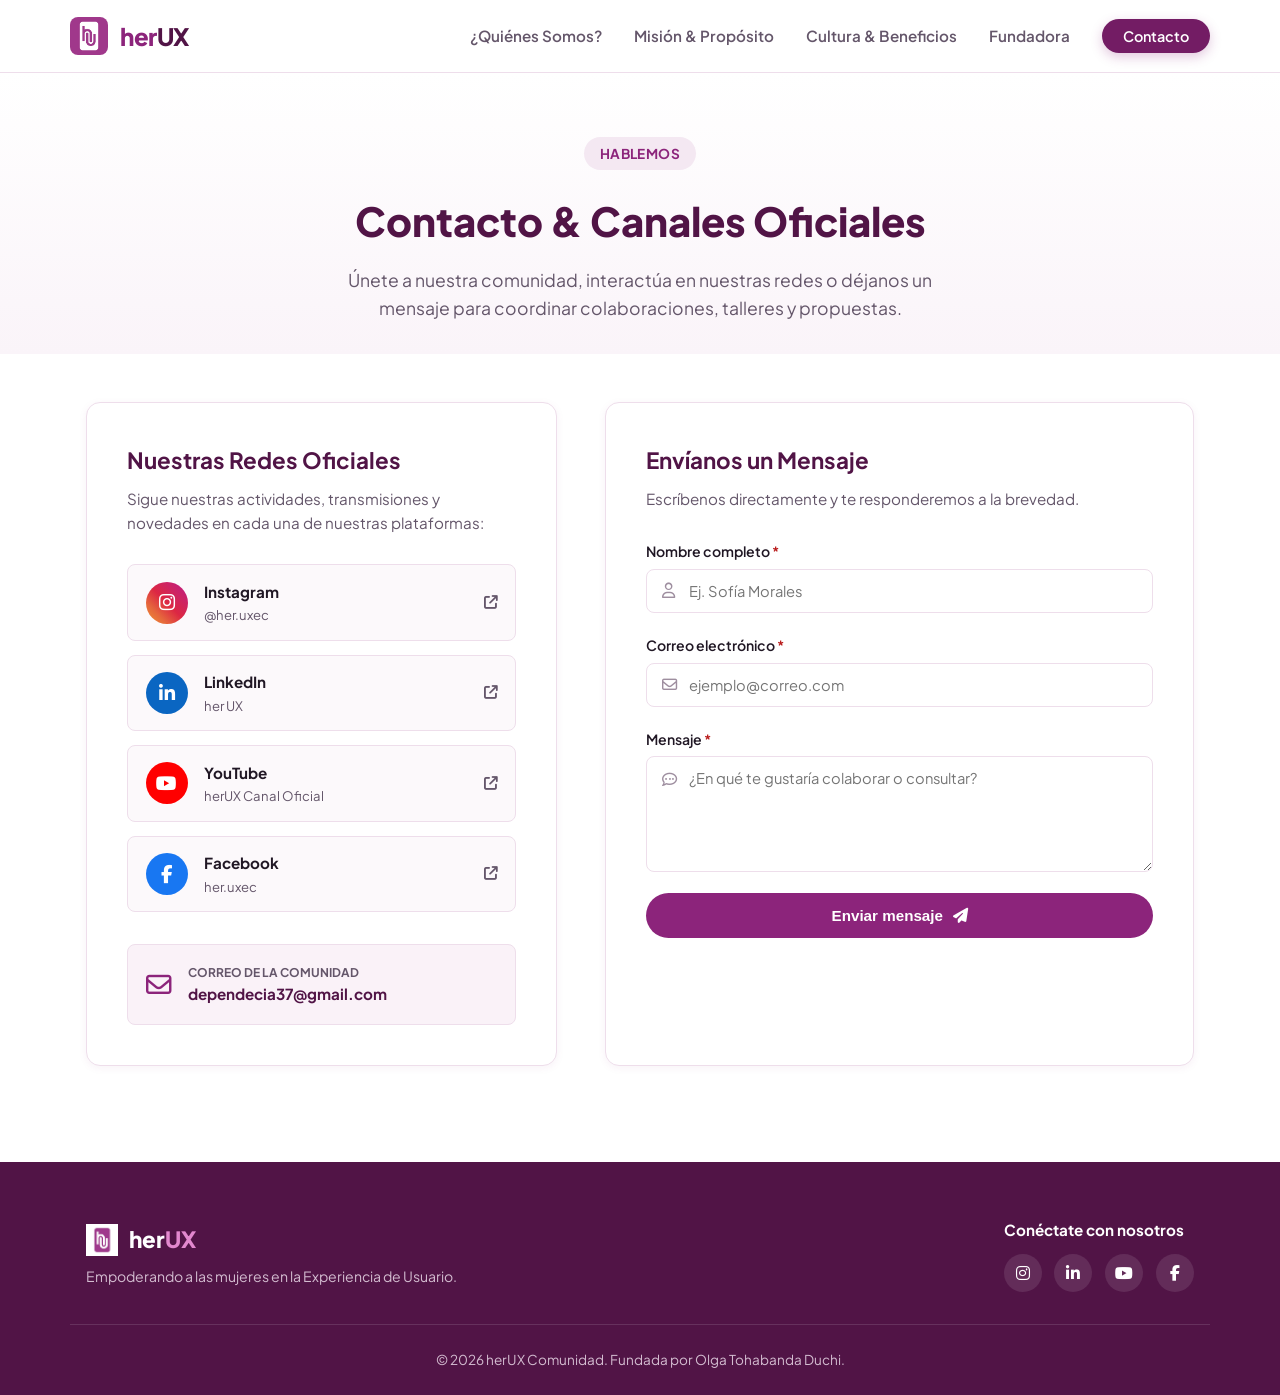
==== contacto.html @ 27a87f46 "Rediseño principal Correcciones de imagen y base general" ====
<!DOCTYPE html>
<html lang="es">
<head>
  <meta charset="UTF-8" />
  <meta name="viewport" content="width=device-width, initial-scale=1.0" />
  <title>Contacto & Redes Sociales - herUX</title>
  <meta name="description" content="Ponte en contacto con la comunidad herUX o síguenos en nuestras redes sociales oficiales." />

  <!-- Tipografía: Plus Jakarta Sans -->
  <link rel="preconnect" href="https://fonts.googleapis.com" />
  <link rel="preconnect" href="https://fonts.gstatic.com" crossorigin />
  <link href="https://fonts.googleapis.com/css2?family=Plus+Jakarta+Sans:wght@300;400;500;600;700;800&display=swap" rel="stylesheet" />

  <!-- Iconos FontAwesome -->
  <link rel="stylesheet" href="https://cdnjs.cloudflare.com/ajax/libs/font-awesome/6.5.1/css/all.min.css" />

  <!-- Mismo archivo CSS compartido -->
  <link rel="stylesheet" href="css/styles.css" />
</head>
<body>

  <!-- Navegación -->
  <header class="navbar" id="navbar">
    <div class="nav-container">
      <a href="index.html" class="nav-logo" aria-label="herUX Inicio">
        <img src="img/logo-herux.png" alt="Logo herUX" class="logo-img" />
        <span class="logo-text">her<span>UX</span></span>
      </a>

      <button class="nav-toggle" id="nav-toggle" aria-label="Abrir menú" aria-expanded="false">
        <span></span>
        <span></span>
        <span></span>
      </button>

      <nav class="nav-menu" id="nav-menu">
        <ul class="nav-list">
          <li><a href="index.html#quienes-somos" class="nav-link">¿Quiénes Somos?</a></li>
          <li><a href="index.html#pilares" class="nav-link">Misión & Propósito</a></li>
          <li><a href="index.html#cultura" class="nav-link">Cultura & Beneficios</a></li>
          <li><a href="index.html#fundadora" class="nav-link">Fundadora</a></li>
          <li><a href="contacto.html" class="nav-btn-link active-btn">Contacto</a></li>
        </ul>
      </nav>
    </div>
  </header>

  <main>
    <!-- CABECERA DE CONTACTO -->
    <section class="contact-hero">
      <div class="container text-center">
        <span class="badge-pill">Hablemos</span>
        <h1 class="page-title">Contacto & Canales Oficiales</h1>
        <p class="page-subtitle">
          Únete a nuestra comunidad, interactúa en nuestras redes o déjanos un mensaje para coordinar colaboraciones, talleres y propuestas.
        </p>
      </div>
    </section>

    <!-- SECCIÓN PRINCIPAL: REDES Y FORMULARIO -->
    <section class="section section-contact-body">
      <div class="container">
        <div class="contact-grid">
          
          <!-- COLUMNA IZQUIERDA: ENLACES DIRECTOS A RRSS -->
          <div class="contact-info-card">
            <h3>Nuestras Redes Oficiales</h3>
            <p>Sigue nuestras actividades, transmisiones y novedades en cada una de nuestras plataformas:</p>

            <div class="social-links-list">
              <!-- Instagram -->
              <a href="https://instagram.com/her.uxec" target="_blank" rel="noopener noreferrer" class="social-item">
                <div class="social-icon instagram"><i class="fa-brands fa-instagram"></i></div>
                <div class="social-text">
                  <strong>Instagram</strong>
                  <span>@her.uxec</span>
                </div>
                <i class="fa-solid fa-arrow-up-right-from-square arrow-link"></i>
              </a>

              <!-- LinkedIn -->
              <a href="https://www.linkedin.com/company/her-ux/mycompany/" target="_blank" rel="noopener noreferrer" class="social-item">
                <div class="social-icon linkedin"><i class="fa-brands fa-linkedin-in"></i></div>
                <div class="social-text">
                  <strong>LinkedIn</strong>
                  <span>her UX</span>
                </div>
                <i class="fa-solid fa-arrow-up-right-from-square arrow-link"></i>
              </a>

              <!-- YouTube -->
              <a href="https://www.youtube.com/channel/UCL-WU2sxF2A1HmQ7NM1l0gA" target="_blank" rel="noopener noreferrer" class="social-item">
                <div class="social-icon youtube"><i class="fa-brands fa-youtube"></i></div>
                <div class="social-text">
                  <strong>YouTube</strong>
                  <span>herUX Canal Oficial</span>
                </div>
                <i class="fa-solid fa-arrow-up-right-from-square arrow-link"></i>
              </a>

              <!-- Facebook -->
              <a href="https://www.facebook.com/her.uxec" target="_blank" rel="noopener noreferrer" class="social-item">
                <div class="social-icon facebook"><i class="fa-brands fa-facebook-f"></i></div>
                <div class="social-text">
                  <strong>Facebook</strong>
                  <span>her.uxec</span>
                </div>
                <i class="fa-solid fa-arrow-up-right-from-square arrow-link"></i>
              </a>
            </div>

            <div class="direct-email-box">
              <i class="fa-regular fa-envelope"></i>
              <div>
                <small>Correo de la comunidad</small>
                <p>dependecia37@gmail.com</p>
              </div>
            </div>
          </div>

          <!-- COLUMNA DERECHA: FORMULARIO FORMSUBMIT -->
          <div class="contact-form-card">
            <h3>Envíanos un Mensaje</h3>
            <p>Escríbenos directamente y te responderemos a la brevedad.</p>

            <!-- Contenedor reactivo de feedback -->
            <div id="form-feedback" class="form-feedback" role="alert"></div>

            <form id="contact-form" novalidate>
              <div class="form-group">
                <label for="nombre">Nombre completo <span class="required">*</span></label>
                <div class="input-with-icon">
                  <i class="fa-regular fa-user"></i>
                  <input type="text" id="nombre" name="nombre" placeholder="Ej. Sofía Morales" required />
                </div>
              </div>

              <div class="form-group">
                <label for="correo">Correo electrónico <span class="required">*</span></label>
                <div class="input-with-icon">
                  <i class="fa-regular fa-envelope"></i>
                  <input type="email" id="correo" name="correo" placeholder="ejemplo@correo.com" required />
                </div>
              </div>

              <div class="form-group">
                <label for="mensaje">Mensaje <span class="required">*</span></label>
                <div class="input-with-icon textarea-icon">
                  <i class="fa-regular fa-comment-dots"></i>
                  <textarea id="mensaje" name="mensaje" rows="5" placeholder="¿En qué te gustaría colaborar o consultar?" required></textarea>
                </div>
              </div>

              <button type="submit" id="btn-submit" class="btn btn-primary btn-full">
                <span>Enviar mensaje</span>
                <i class="fa-solid fa-paper-plane"></i>
              </button>
            </form>
          </div>

        </div>
      </div>
    </section>
  </main>

  <!-- Footer con Redes Sociales Oficiales -->
  <footer class="footer">
    <div class="container footer-content">
      <div class="footer-brand">
        <div class="footer-logo">
          <img src="img/logo-herux-white.png" alt="herUX" class="footer-logo-img" onerror="this.src='img/logo-herux.png'" />
          <span class="logo-text-footer">her<span>UX</span></span>
        </div>
        <p>Empoderando a las mujeres en la Experiencia de Usuario.</p>
      </div>

      <div class="footer-social">
        <h4>Conéctate con nosotros</h4>
        <div class="social-icons-footer">
          <a href="https://instagram.com/her.uxec" target="_blank" rel="noopener noreferrer" aria-label="Instagram">
            <i class="fa-brands fa-instagram"></i>
          </a>
          <a href="https://www.linkedin.com/company/her-ux/mycompany/" target="_blank" rel="noopener noreferrer" aria-label="LinkedIn">
            <i class="fa-brands fa-linkedin-in"></i>
          </a>
          <a href="https://www.youtube.com/channel/UCL-WU2sxF2A1HmQ7NM1l0gA" target="_blank" rel="noopener noreferrer" aria-label="YouTube">
            <i class="fa-brands fa-youtube"></i>
          </a>
          <a href="https://www.facebook.com/her.uxec" target="_blank" rel="noopener noreferrer" aria-label="Facebook">
            <i class="fa-brands fa-facebook-f"></i>
          </a>
        </div>
      </div>
    </div>
    <div class="footer-bottom text-center">
      <p>&copy; 2026 herUX Comunidad. Fundada por Olga Tohabanda Duchi.</p>
    </div>
  </footer>

  <script src="js/main.js"></script>
</body>
</html>
---- css/styles.css ----
/* ==========================================================================
   herUX - Hoja de Estilos Compartida (Mobile-First & Responsiva)
   Identidad cromática: Púrpura #8C247B / Fondos suaves #FCF9FB
   ========================================================================== */

:root {
  --color-primary: #8C247B;
  --color-primary-hover: #731C64;
  --color-primary-dark: #511446;
  --color-primary-light: #F4E8F2;
  --color-primary-tint: #FAF2F8;
  --color-text-main: #201724;
  --color-text-muted: #64566A;
  --color-bg-page: #FFFFFF;
  --color-bg-alt: #FCF9FB;
  --color-border: #EEDEEB;
  --color-card-bg: #FFFFFF;
  --color-success: #15803d;
  --color-success-bg: #dcfce7;
  --color-error: #b91c1c;
  --color-error-bg: #fee2e2;
  --color-info: #0369a1;
  --color-info-bg: #e0f2fe;

  --font-family: 'Plus Jakarta Sans', system-ui, -apple-system, sans-serif;
  --transition: all 0.25s cubic-bezier(0.16, 1, 0.3, 1);
  --shadow-sm: 0 2px 8px rgba(140, 36, 123, 0.06);
  --shadow-md: 0 8px 24px rgba(140, 36, 123, 0.08);
  --shadow-lg: 0 16px 36px rgba(140, 36, 123, 0.12);
  --radius-sm: 8px;
  --radius-md: 14px;
  --radius-lg: 20px;
  --radius-full: 9999px;
}

* {
  box-sizing: border-box;
  margin: 0;
  padding: 0;
}

html {
  scroll-behavior: smooth;
  font-size: 16px;
}

body {
  font-family: var(--font-family);
  background-color: var(--color-bg-page);
  color: var(--color-text-main);
  line-height: 1.6;
  -webkit-font-smoothing: antialiased;
}

.container {
  width: 90%;
  max-width: 1140px;
  margin: 0 auto;
  padding: 0 1rem;
}

a {
  text-decoration: none;
  color: inherit;
  transition: var(--transition);
}

ul {
  list-style: none;
}

.text-center {
  text-align: center;
}

/* Botones */
.btn {
  display: inline-flex;
  align-items: center;
  justify-content: center;
  gap: 0.6rem;
  padding: 0.75rem 1.6rem;
  font-weight: 600;
  font-size: 0.95rem;
  border-radius: var(--radius-full);
  cursor: pointer;
  border: 2px solid transparent;
  transition: var(--transition);
}

.btn-primary {
  background-color: var(--color-primary);
  color: #FFFFFF;
}

.btn-primary:hover {
  background-color: var(--color-primary-hover);
  transform: translateY(-2px);
  box-shadow: 0 6px 18px rgba(140, 36, 123, 0.25);
}

.btn-secondary {
  background-color: transparent;
  border-color: var(--color-border);
  color: var(--color-primary);
}

.btn-secondary:hover {
  border-color: var(--color-primary);
  background-color: var(--color-primary-tint);
}

.btn-large {
  padding: 0.9rem 2rem;
  font-size: 1.05rem;
}

.btn-full {
  width: 100%;
}

.badge-pill {
  display: inline-block;
  background-color: var(--color-primary-light);
  color: var(--color-primary);
  padding: 0.35rem 1rem;
  font-size: 0.85rem;
  font-weight: 700;
  letter-spacing: 0.03em;
  border-radius: var(--radius-full);
  margin-bottom: 1.2rem;
  text-transform: uppercase;
}

/* Navbar */
.navbar {
  position: sticky;
  top: 0;
  z-index: 1000;
  background-color: rgba(255, 255, 255, 0.95);
  backdrop-filter: blur(10px);
  border-bottom: 1px solid var(--color-border);
  transition: var(--transition);
}

.nav-container {
  display: flex;
  justify-content: space-between;
  align-items: center;
  height: 72px;
  width: 90%;
  max-width: 1140px;
  margin: 0 auto;
}

.nav-logo {
  display: flex;
  align-items: center;
  gap: 0.75rem;
}

.logo-img {
  width: 38px;
  height: 38px;
  object-fit: contain;
  border-radius: 8px;
}

.logo-text {
  font-size: 1.5rem;
  font-weight: 800;
  color: var(--color-primary);
  letter-spacing: -0.02em;
}

.logo-text span {
  color: var(--color-primary-dark);
}

.nav-menu {
  display: flex;
  align-items: center;
}

.nav-list {
  display: flex;
  gap: 2rem;
  align-items: center;
}

.nav-link {
  font-size: 0.95rem;
  font-weight: 600;
  color: var(--color-text-muted);
}

.nav-link:hover {
  color: var(--color-primary);
}

.nav-btn-link {
  background-color: var(--color-primary);
  color: #FFF !important;
  padding: 0.5rem 1.3rem;
  border-radius: var(--radius-full);
  font-size: 0.9rem;
  font-weight: 600;
}

.nav-btn-link:hover, .nav-btn-link.active-btn {
  background-color: var(--color-primary-hover);
  box-shadow: 0 4px 12px rgba(140, 36, 123, 0.25);
}

.nav-toggle {
  display: none;
  background: transparent;
  border: none;
  cursor: pointer;
  flex-direction: column;
  gap: 5px;
}

.nav-toggle span {
  display: block;
  width: 24px;
  height: 2px;
  background: var(--color-primary);
  transition: var(--transition);
}

/* HERO INDEX */
.hero-section {
  position: relative;
  overflow: hidden;
  padding: 5rem 0 4rem;
  background: linear-gradient(180deg, #FFFFFF 0%, #FAF4F9 100%);
}

.hero-pattern-bg {
  position: absolute;
  top: 0;
  left: 0;
  right: 0;
  bottom: 0;
  background-image: radial-gradient(rgba(140, 36, 123, 0.08) 1.5px, transparent 1.5px);
  background-size: 28px 28px;
  opacity: 0.7;
}

.hero-container {
  display: grid;
  grid-template-columns: 1.2fr 0.8fr;
  align-items: center;
  gap: 3rem;
  position: relative;
}

.hero-title {
  font-size: 2.8rem;
  font-weight: 800;
  line-height: 1.18;
  letter-spacing: -0.02em;
  margin-bottom: 1.2rem;
  color: var(--color-primary-dark);
}

.hero-title .highlight {
  color: var(--color-primary);
}

.hero-description {
  font-size: 1.15rem;
  color: var(--color-text-muted);
  line-height: 1.7;
  margin-bottom: 2rem;
  max-width: 540px;
}

.hero-actions {
  display: flex;
  gap: 1rem;
  flex-wrap: wrap;
}

.hero-visual {
  position: relative;
  display: flex;
  justify-content: center;
  align-items: center;
}

.hero-logo-box {
  width: 240px;
  height: 240px;
  background: #FFF;
  border-radius: var(--radius-lg);
  box-shadow: var(--shadow-lg);
  display: flex;
  justify-content: center;
  align-items: center;
  border: 2px solid var(--color-border);
  padding: 1.5rem;
}

.hero-logo-img {
  width: 100%;
  height: 100%;
  object-fit: contain;
}

.hero-badge-float {
  position: absolute;
  background: #FFF;
  border: 1px solid var(--color-border);
  padding: 0.6rem 1rem;
  border-radius: var(--radius-full);
  display: flex;
  align-items: center;
  gap: 0.5rem;
  font-size: 0.85rem;
  font-weight: 700;
  color: var(--color-primary-dark);
  box-shadow: var(--shadow-md);
  animation: floatBadge 4s ease-in-out infinite alternate;
}

.badge-1 {
  top: 10px;
  left: 0;
}

.badge-2 {
  bottom: 15px;
  right: 0;
  animation-delay: 2s;
}

@keyframes floatBadge {
  0% { transform: translateY(0); }
  100% { transform: translateY(-8px); }
}

/* SECCIONES */
.section {
  padding: 5rem 0;
}

.section-tag {
  color: var(--color-primary);
  font-size: 0.85rem;
  font-weight: 700;
  text-transform: uppercase;
  letter-spacing: 0.05em;
  display: block;
  margin-bottom: 0.5rem;
}

.section-title {
  font-size: 2.2rem;
  font-weight: 800;
  color: var(--color-primary-dark);
  margin-bottom: 0.8rem;
  letter-spacing: -0.01em;
}

.section-subtitle {
  color: var(--color-text-muted);
  font-size: 1.05rem;
  max-width: 620px;
  margin: 0 auto 3rem;
}

/* TARJETAS PILARES */
.grid-3-cards {
  display: grid;
  grid-template-columns: repeat(3, 1fr);
  gap: 2rem;
}

.card {
  background-color: var(--color-card-bg);
  border: 1px solid var(--color-border);
  padding: 2.2rem;
  border-radius: var(--radius-md);
  box-shadow: var(--shadow-sm);
  transition: var(--transition);
}

.card:hover {
  transform: translateY(-5px);
  box-shadow: var(--shadow-md);
  border-color: var(--color-primary);
}

.card-icon-wrapper {
  width: 52px;
  height: 52px;
  border-radius: var(--radius-md);
  background-color: var(--color-primary-light);
  color: var(--color-primary);
  display: flex;
  justify-content: center;
  align-items: center;
  font-size: 1.4rem;
  margin-bottom: 1.4rem;
}

.card-title {
  font-size: 1.3rem;
  font-weight: 700;
  color: var(--color-primary-dark);
  margin-bottom: 0.8rem;
}

.card-text {
  color: var(--color-text-muted);
  font-size: 0.95rem;
  line-height: 1.65;
}

/* CULTURA, BENEFICIOS Y PROYECTOS */
.section-features {
  background-color: var(--color-bg-alt);
}

.grid-cards-split {
  display: grid;
  grid-template-columns: repeat(3, 1fr);
  gap: 2rem;
}

.split-card {
  background: #FFF;
  border: 1px solid var(--color-border);
  padding: 2rem;
  border-radius: var(--radius-md);
  box-shadow: var(--shadow-sm);
}

.split-card-header {
  display: flex;
  align-items: center;
  gap: 0.8rem;
  margin-bottom: 1.5rem;
  padding-bottom: 1rem;
  border-bottom: 2px solid var(--color-primary-light);
}

.split-icon {
  color: var(--color-primary);
  font-size: 1.3rem;
}

.split-card-header h3 {
  font-size: 1.25rem;
  font-weight: 700;
  color: var(--color-primary-dark);
}

.badge-list li {
  display: flex;
  align-items: center;
  gap: 0.75rem;
  padding: 0.55rem 0;
  font-size: 0.95rem;
  font-weight: 500;
  color: var(--color-text-main);
}

.badge-list li i {
  color: var(--color-primary);
  font-size: 0.9rem;
}

/* SECCIÓN FUNDADORA */
.founder-card {
  background: #FFFFFF;
  border: 1px solid var(--color-border);
  border-radius: var(--radius-lg);
  padding: 3rem;
  box-shadow: var(--shadow-md);
  display: grid;
  grid-template-columns: 260px 1fr;
  align-items: center;
  gap: 3.5rem;
}

.founder-avatar-wrapper {
  position: relative;
  width: 220px;
  height: 220px;
  margin: 0 auto;
}

.founder-photo {
  width: 100%;
  height: 100%;
  border-radius: 50%;
  object-fit: cover;
  position: relative;
  z-index: 2;
  box-shadow: var(--shadow-md);
  border: 4px solid #FFF;
}

.avatar-ring {
  position: absolute;
  top: -8px;
  left: -8px;
  right: -8px;
  bottom: -8px;
  border-radius: 50%;
  border: 2px dashed var(--color-primary);
  z-index: 1;
}

.founder-name {
  font-size: 2rem;
  font-weight: 800;
  color: var(--color-primary-dark);
  margin-bottom: 0.3rem;
}

.founder-role {
  color: var(--color-primary);
  font-weight: 700;
  font-size: 1.05rem;
  margin-bottom: 1.2rem;
  display: flex;
  align-items: center;
  gap: 0.5rem;
}

.founder-bio {
  color: var(--color-text-muted);
  font-size: 1rem;
  line-height: 1.7;
  margin-bottom: 1.5rem;
}

.founder-badges {
  display: flex;
  gap: 0.6rem;
  flex-wrap: wrap;
}

.skill-chip {
  background: var(--color-primary-tint);
  border: 1px solid var(--color-border);
  color: var(--color-primary);
  padding: 0.4rem 0.9rem;
  font-size: 0.85rem;
  font-weight: 600;
  border-radius: var(--radius-full);
}

/* CTA BANNER EN INDEX */
.section-cta {
  background-color: var(--color-bg-alt);
}

.cta-box {
  background: linear-gradient(135deg, var(--color-primary-dark) 0%, var(--color-primary) 100%);
  color: #FFF;
  padding: 4rem 2rem;
  border-radius: var(--radius-lg);
  box-shadow: var(--shadow-lg);
}

.cta-box h2 {
  font-size: 2rem;
  font-weight: 800;
  margin-bottom: 1rem;
}

.cta-box p {
  color: #F6ECF5;
  font-size: 1.1rem;
  max-width: 600px;
  margin: 0 auto 2rem;
}

.cta-box .btn-primary {
  background-color: #FFF;
  color: var(--color-primary-dark);
}

.cta-box .btn-primary:hover {
  background-color: var(--color-primary-tint);
}

/* PÁGINA CONTACTO ESPECÍFICA */
.contact-hero {
  padding: 4rem 0 2rem;
  background: linear-gradient(180deg, #FFFFFF 0%, #FAF4F9 100%);
}

.page-title {
  font-size: 2.5rem;
  font-weight: 800;
  color: var(--color-primary-dark);
  margin-bottom: 0.8rem;
}

.page-subtitle {
  color: var(--color-text-muted);
  font-size: 1.1rem;
  max-width: 620px;
  margin: 0 auto;
}

.section-contact-body {
  padding: 3rem 0 6rem;
}

.contact-grid {
  display: grid;
  grid-template-columns: 1fr 1.25fr;
  gap: 3rem;
}

.contact-info-card, .contact-form-card {
  background: #FFF;
  border: 1px solid var(--color-border);
  border-radius: var(--radius-md);
  padding: 2.5rem;
  box-shadow: var(--shadow-sm);
}

.contact-info-card h3, .contact-form-card h3 {
  font-size: 1.4rem;
  font-weight: 700;
  color: var(--color-primary-dark);
  margin-bottom: 0.5rem;
}

.contact-info-card p, .contact-form-card p {
  color: var(--color-text-muted);
  font-size: 0.95rem;
  margin-bottom: 1.8rem;
}

.social-links-list {
  display: flex;
  flex-direction: column;
  gap: 0.9rem;
  margin-bottom: 2rem;
}

.social-item {
  display: flex;
  align-items: center;
  gap: 1rem;
  padding: 0.9rem 1.1rem;
  border: 1px solid var(--color-border);
  border-radius: var(--radius-sm);
  background-color: var(--color-bg-alt);
}

.social-item:hover {
  background-color: var(--color-primary-tint);
  border-color: var(--color-primary);
  transform: translateX(4px);
}

.social-icon {
  width: 42px;
  height: 42px;
  border-radius: 50%;
  display: flex;
  align-items: center;
  justify-content: center;
  color: #FFF;
  font-size: 1.15rem;
}

.social-icon.instagram { background: linear-gradient(45deg, #f09433, #e6683c, #dc2743, #cc2366, #bc1888); }
.social-icon.linkedin { background-color: #0A66C2; }
.social-icon.youtube { background-color: #FF0000; }
.social-icon.facebook { background-color: #1877F2; }

.social-text {
  flex-grow: 1;
  display: flex;
  flex-direction: column;
}

.social-text strong {
  font-size: 0.95rem;
  color: var(--color-text-main);
}

.social-text span {
  font-size: 0.82rem;
  color: var(--color-text-muted);
}

.arrow-link {
  color: var(--color-text-muted);
  font-size: 0.85rem;
}

.direct-email-box {
  display: flex;
  align-items: center;
  gap: 1rem;
  padding: 1.1rem;
  background-color: var(--color-primary-tint);
  border-radius: var(--radius-sm);
  border: 1px solid var(--color-border);
}

.direct-email-box i {
  font-size: 1.6rem;
  color: var(--color-primary);
}

.direct-email-box small {
  display: block;
  font-size: 0.75rem;
  color: var(--color-text-muted);
  text-transform: uppercase;
  font-weight: 700;
}

.direct-email-box p {
  margin-bottom: 0;
  font-weight: 700;
  color: var(--color-primary-dark);
}

/* FORMULARIO */
.form-group {
  margin-bottom: 1.3rem;
}

.form-group label {
  display: block;
  font-size: 0.88rem;
  font-weight: 600;
  margin-bottom: 0.4rem;
  color: var(--color-text-main);
}

.form-group .required {
  color: var(--color-error);
}

.input-with-icon {
  position: relative;
  display: flex;
  align-items: center;
}

.input-with-icon i {
  position: absolute;
  left: 1rem;
  color: #9E8E9F;
  font-size: 0.95rem;
}

.input-with-icon input,
.input-with-icon textarea {
  width: 100%;
  padding: 0.75rem 1rem 0.75rem 2.6rem;
  font-family: inherit;
  font-size: 0.92rem;
  border: 1px solid var(--color-border);
  border-radius: var(--radius-sm);
  background: #FFF;
  color: var(--color-text-main);
  outline: none;
  transition: var(--transition);
}

.input-with-icon textarea {
  resize: vertical;
}

.input-with-icon.textarea-icon i {
  top: 1rem;
}

.input-with-icon input:focus,
.input-with-icon textarea:focus {
  border-color: var(--color-primary);
  box-shadow: 0 0 0 3px rgba(140, 36, 123, 0.12);
}

/* Feedback Alertas */
.form-feedback {
  display: none;
  padding: 0.85rem 1rem;
  border-radius: var(--radius-sm);
  font-size: 0.88rem;
  font-weight: 600;
  margin-bottom: 1.2rem;
}

.form-feedback.success {
  display: block;
  background-color: var(--color-success-bg);
  color: var(--color-success);
  border: 1px solid #bbf7d0;
}

.form-feedback.error {
  display: block;
  background-color: var(--color-error-bg);
  color: var(--color-error);
  border: 1px solid #fecaca;
}

.form-feedback.info {
  display: block;
  background-color: var(--color-info-bg);
  color: var(--color-info);
  border: 1px solid #bae6fd;
}

/* FOOTER */
.footer {
  background-color: var(--color-primary-dark);
  color: #F6ECF5;
  padding: 3.5rem 0 1.5rem;
}

.footer-content {
  display: flex;
  justify-content: space-between;
  align-items: center;
  flex-wrap: wrap;
  gap: 2rem;
  padding-bottom: 2rem;
  border-bottom: 1px solid rgba(255, 255, 255, 0.12);
}

.footer-logo {
  display: flex;
  align-items: center;
  gap: 0.7rem;
}

.footer-logo-img {
  width: 32px;
  height: 32px;
  object-fit: contain;
}

.logo-text-footer {
  font-size: 1.4rem;
  font-weight: 800;
  color: #FFF;
}

.logo-text-footer span {
  color: #E288CE;
}

.footer-brand p {
  font-size: 0.88rem;
  color: #D3BCD0;
  margin-top: 0.4rem;
}

.footer-social h4 {
  font-size: 0.95rem;
  font-weight: 700;
  margin-bottom: 0.75rem;
  color: #FFF;
}

.social-icons-footer {
  display: flex;
  gap: 0.8rem;
}

.social-icons-footer a {
  width: 38px;
  height: 38px;
  border-radius: 50%;
  background: rgba(255, 255, 255, 0.1);
  display: flex;
  align-items: center;
  justify-content: center;
  color: #FFF;
  font-size: 1rem;
  transition: var(--transition);
}

.social-icons-footer a:hover {
  background: var(--color-primary);
  transform: translateY(-2px);
}

.footer-bottom {
  padding-top: 1.5rem;
  font-size: 0.85rem;
  color: #D3BCD0;
}

/* RESPONSIVE */
@media (max-width: 992px) {
  .hero-container {
    grid-template-columns: 1fr;
    text-align: center;
  }
  .hero-description {
    margin-left: auto;
    margin-right: auto;
  }
  .hero-actions {
    justify-content: center;
  }
  .grid-3-cards, .grid-cards-split {
    grid-template-columns: 1fr;
  }
  .founder-card {
    grid-template-columns: 1fr;
    text-align: center;
    gap: 2rem;
  }
  .founder-role, .founder-badges {
    justify-content: center;
  }
  .contact-grid {
    grid-template-columns: 1fr;
  }
}

@media (max-width: 768px) {
  .nav-menu {
    display: none;
    position: absolute;
    top: 72px;
    left: 0;
    width: 100%;
    background: #FFF;
    border-bottom: 1px solid var(--color-border);
    padding: 1.5rem 0;
    box-shadow: var(--shadow-md);
  }
  .nav-menu.active {
    display: block;
  }
  .nav-list {
    flex-direction: column;
    gap: 1.2rem;
  }
  .nav-toggle {
    display: flex;
  }
  .hero-title {
    font-size: 2.1rem;
  }
  .page-title {
    font-size: 2rem;
  }
  .footer-content {
    flex-direction: column;
    text-align: center;
  }
  .social-icons-footer {
    justify-content: center;
  }
}
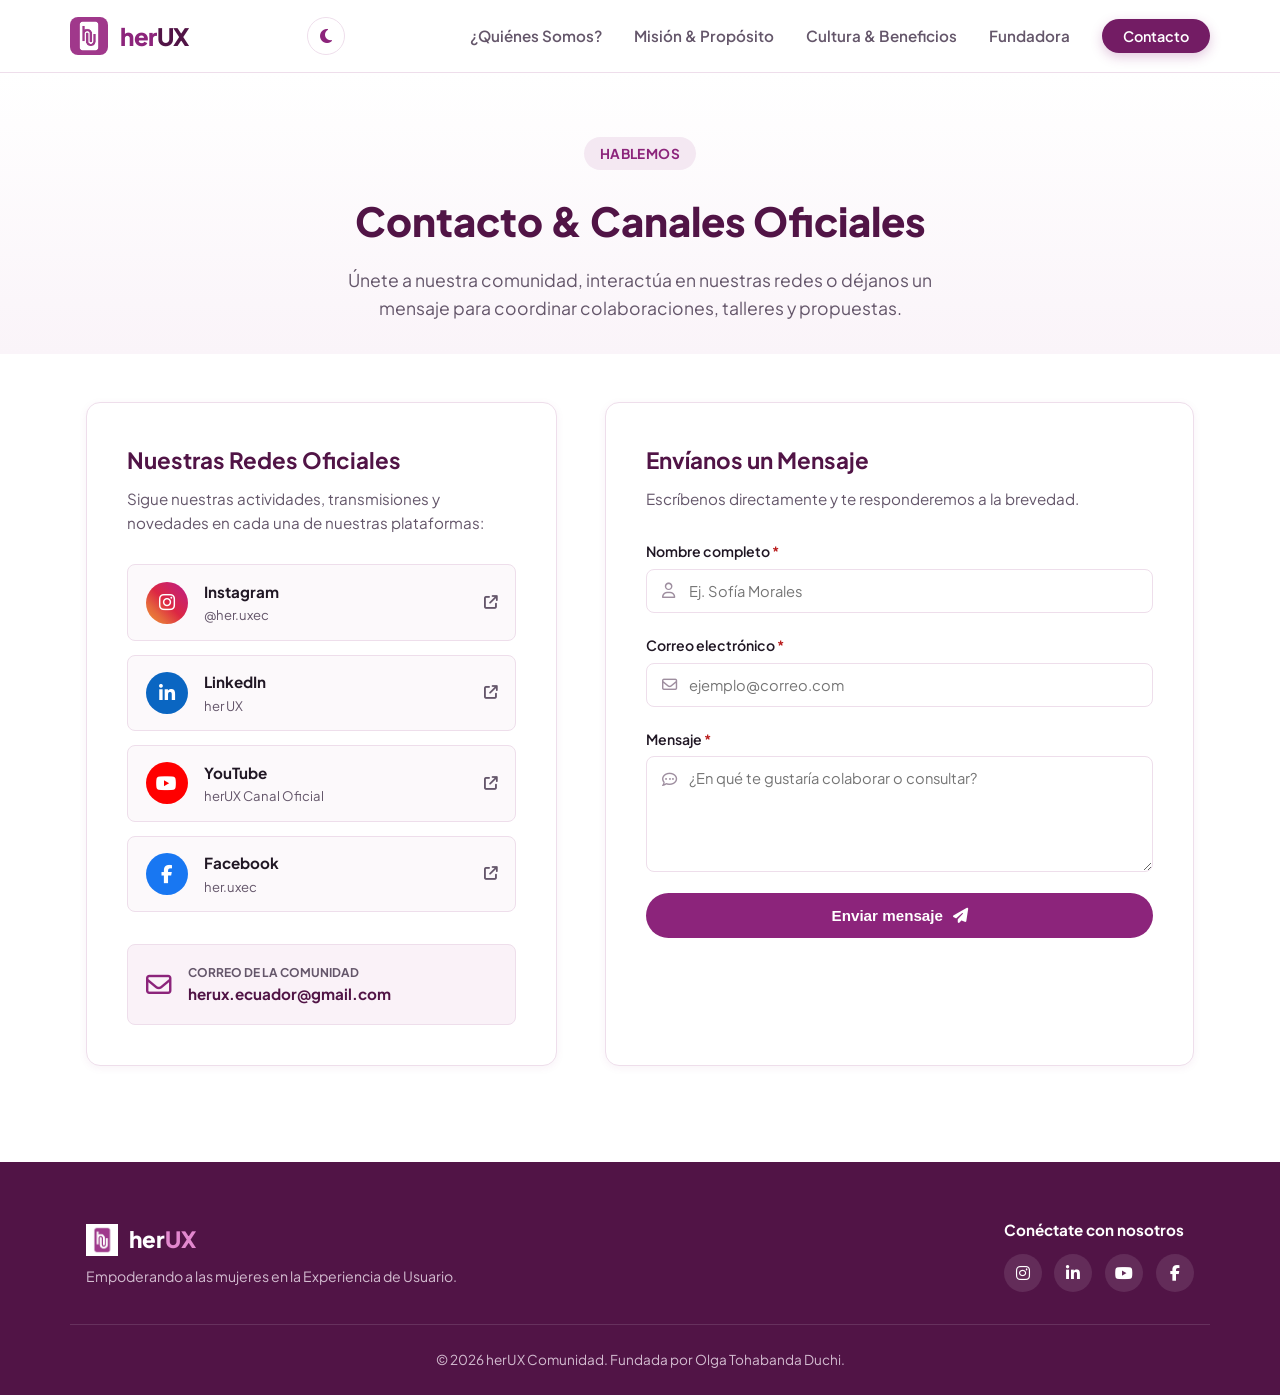
==== commit 91cb06c2: "Modo Oscuro! Bienvenido Modo Oscuro" ====
--- a/contacto.html
+++ b/contacto.html
@@ -26,7 +26,11 @@
         <img src="img/logo-herux.png" alt="Logo herUX" class="logo-img" />
         <span class="logo-text">her<span>UX</span></span>
       </a>
-
+      
+<button class="theme-toggle" id="theme-toggle" aria-label="Cambiar tema">
+  <i class="fa-solid fa-moon"></i>
+</button>
+      
       <button class="nav-toggle" id="nav-toggle" aria-label="Abrir menú" aria-expanded="false">
         <span></span>
         <span></span>
@@ -113,7 +117,7 @@
               <i class="fa-regular fa-envelope"></i>
               <div>
                 <small>Correo de la comunidad</small>
-                <p>dependecia37@gmail.com</p>
+                <p>herux.ecuador@gmail.com</p>
               </div>
             </div>
           </div>
--- a/css/styles.css
+++ b/css/styles.css
@@ -964,4 +964,81 @@
   .social-icons-footer {
     justify-content: center;
   }
+}
+
+/* Botón selector de tema */
+.theme-toggle {
+  background: transparent;
+  border: 1px solid var(--color-border);
+  color: var(--color-primary);
+  width: 38px;
+  height: 38px;
+  border-radius: 50%;
+  cursor: pointer;
+  display: flex;
+  align-items: center;
+  justify-content: center;
+  font-size: 1rem;
+  transition: var(--transition);
+  margin-right: 0.5rem;
+}
+
+.theme-toggle:hover {
+  background-color: var(--color-primary-light);
+  transform: rotate(15deg);
+}
+
+/* ==========================================================================
+   Variables y ajustes para MODO OSCURO
+   ========================================================================== */
+body[data-theme="dark"] {
+  --color-bg-page: #120b14;
+  --color-bg-alt: #1a101d;
+  --color-card-bg: #1f1423;
+  --color-border: #322138;
+  --color-text-main: #f5edf4;
+  --color-text-muted: #c4b5c3;
+  --color-primary-light: #2d1329;
+  --color-primary-tint: #231221;
+}
+
+body[data-theme="dark"] .navbar {
+  background-color: rgba(18, 11, 20, 0.92);
+  border-bottom-color: var(--color-border);
+}
+
+body[data-theme="dark"] .hero-section {
+  background: linear-gradient(180deg, #120b14 0%, #1a101d 100%);
+}
+
+body[data-theme="dark"] .hero-logo-box,
+body[data-theme="dark"] .hero-badge-float,
+body[data-theme="dark"] .split-card,
+body[data-theme="dark"] .founder-card,
+body[data-theme="dark"] .contact-info-card,
+body[data-theme="dark"] .contact-form-card {
+  background-color: var(--color-card-bg);
+}
+
+body[data-theme="dark"] .founder-name,
+body[data-theme="dark"] .hero-title {
+  color: #ffffff;
+}
+
+body[data-theme="dark"] .input-with-icon input,
+body[data-theme="dark"] .input-with-icon textarea {
+  background-color: #170d19;
+  color: #f5edf4;
+  border-color: var(--color-border);
+}
+
+body[data-theme="dark"] .theme-toggle {
+  color: #f39c12;
+  border-color: var(--color-border);
+}
+
+@media (max-width: 768px) {
+  body[data-theme="dark"] .nav-menu {
+    background: #190f1d;
+  }
 }
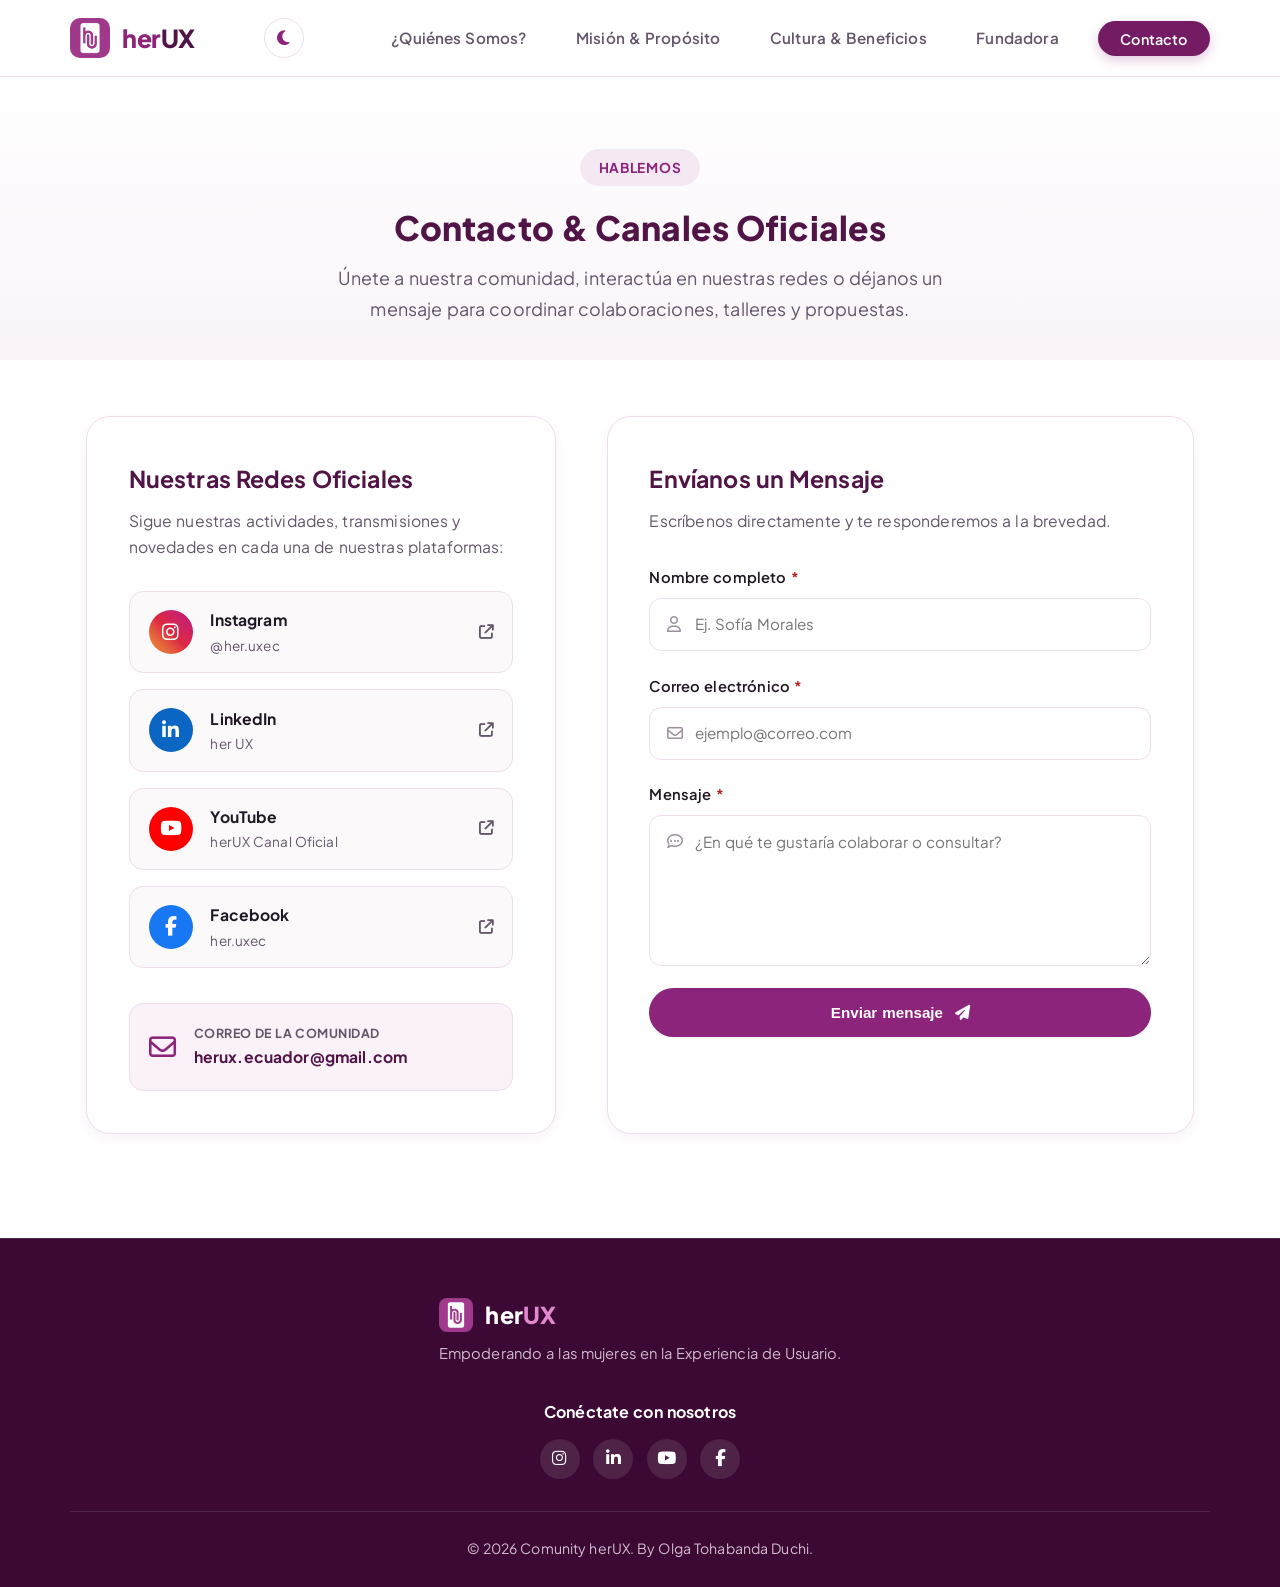
==== commit b2bf6128: "Corrección de errores en diseño Corrección el la barrita del menú y en las cards de contacto" ====
--- a/contacto.html
+++ b/contacto.html
@@ -197,7 +197,7 @@
       </div>
     </div>
     <div class="footer-bottom text-center">
-      <p>&copy; 2026 herUX Comunidad. Fundada por Olga Tohabanda Duchi.</p>
+      <p>&copy; 2026 Comunity herUX. By Olga Tohabanda Duchi.</p>
     </div>
   </footer>
 
--- a/css/styles.css
+++ b/css/styles.css
@@ -1,6 +1,6 @@
 /* ==========================================================================
-   herUX - Hoja de Estilos Compartida (Mobile-First & Responsiva)
-   Identidad cromática: Púrpura #8C247B / Fondos suaves #FCF9FB
+   herUX - Hoja de Estilos Principal Compartida (Mobile-First & Responsiva)
+   Esquinas redondeadas reforzadas + Píldoras hover en enlaces del navbar
    ========================================================================== */
 
 :root {
@@ -24,15 +24,16 @@
 
   --font-family: 'Plus Jakarta Sans', system-ui, -apple-system, sans-serif;
   --transition: all 0.25s cubic-bezier(0.16, 1, 0.3, 1);
-  --shadow-sm: 0 2px 8px rgba(140, 36, 123, 0.06);
-  --shadow-md: 0 8px 24px rgba(140, 36, 123, 0.08);
-  --shadow-lg: 0 16px 36px rgba(140, 36, 123, 0.12);
-  --radius-sm: 8px;
-  --radius-md: 14px;
-  --radius-lg: 20px;
+  --shadow-sm: 0 4px 12px rgba(140, 36, 123, 0.06);
+  --shadow-md: 0 10px 28px rgba(140, 36, 123, 0.08);
+  --shadow-lg: 0 18px 40px rgba(140, 36, 123, 0.12);
+  --radius-sm: 12px;
+  --radius-md: 20px;
+  --radius-lg: 28px;
   --radius-full: 9999px;
 }
 
+/* Reset y tipografía */
 * {
   box-sizing: border-box;
   margin: 0;
@@ -48,8 +49,14 @@
   font-family: var(--font-family);
   background-color: var(--color-bg-page);
   color: var(--color-text-main);
-  line-height: 1.6;
+  line-height: 1.7;
+  word-spacing: 0.05em;
+  letter-spacing: 0.01em;
   -webkit-font-smoothing: antialiased;
+}
+
+p, span, a, li, label, input, textarea {
+  word-spacing: 0.05em;
 }
 
 .container {
@@ -73,19 +80,20 @@
   text-align: center;
 }
 
-/* Botones */
+/* Botones principales */
 .btn {
   display: inline-flex;
   align-items: center;
   justify-content: center;
-  gap: 0.6rem;
-  padding: 0.75rem 1.6rem;
+  gap: 0.75rem;
+  padding: 0.85rem 1.8rem;
   font-weight: 600;
   font-size: 0.95rem;
   border-radius: var(--radius-full);
   cursor: pointer;
   border: 2px solid transparent;
   transition: var(--transition);
+  word-spacing: normal;
 }
 
 .btn-primary {
@@ -111,7 +119,7 @@
 }
 
 .btn-large {
-  padding: 0.9rem 2rem;
+  padding: 1rem 2.2rem;
   font-size: 1.05rem;
 }
 
@@ -123,16 +131,18 @@
   display: inline-block;
   background-color: var(--color-primary-light);
   color: var(--color-primary);
-  padding: 0.35rem 1rem;
+  padding: 0.45rem 1.2rem;
   font-size: 0.85rem;
   font-weight: 700;
-  letter-spacing: 0.03em;
+  letter-spacing: 0.05em;
   border-radius: var(--radius-full);
   margin-bottom: 1.2rem;
   text-transform: uppercase;
 }
 
-/* Navbar */
+/* ==========================================================================
+   NAVBAR CON EFECTO ÓVALO VIOLETA EN HOVER
+   ========================================================================== */
 .navbar {
   position: sticky;
   top: 0;
@@ -147,10 +157,11 @@
   display: flex;
   justify-content: space-between;
   align-items: center;
-  height: 72px;
+  height: 76px;
   width: 90%;
   max-width: 1140px;
   margin: 0 auto;
+  position: relative;
 }
 
 .nav-logo {
@@ -160,14 +171,14 @@
 }
 
 .logo-img {
-  width: 38px;
-  height: 38px;
+  width: 40px;
+  height: 40px;
   object-fit: contain;
-  border-radius: 8px;
+  border-radius: 10px;
 }
 
 .logo-text {
-  font-size: 1.5rem;
+  font-size: 1.55rem;
   font-weight: 800;
   color: var(--color-primary);
   letter-spacing: -0.02em;
@@ -184,32 +195,61 @@
 
 .nav-list {
   display: flex;
-  gap: 2rem;
-  align-items: center;
-}
-
+  gap: 0.8rem;
+  align-items: center;
+}
+
+/* Óvalo violeta claro en los enlaces al pasar el cursor */
 .nav-link {
   font-size: 0.95rem;
   font-weight: 600;
   color: var(--color-text-muted);
+  padding: 0.55rem 1.15rem;
+  border-radius: var(--radius-full);
+  transition: var(--transition);
+  display: inline-block;
 }
 
 .nav-link:hover {
-  color: var(--color-primary);
+  background-color: var(--color-primary-light);
+  color: var(--color-primary);
+  transform: translateY(-1px);
 }
 
 .nav-btn-link {
   background-color: var(--color-primary);
   color: #FFF !important;
-  padding: 0.5rem 1.3rem;
+  padding: 0.55rem 1.4rem;
   border-radius: var(--radius-full);
   font-size: 0.9rem;
   font-weight: 600;
+  margin-left: 0.5rem;
 }
 
 .nav-btn-link:hover, .nav-btn-link.active-btn {
   background-color: var(--color-primary-hover);
   box-shadow: 0 4px 12px rgba(140, 36, 123, 0.25);
+  transform: translateY(-1px);
+}
+
+.theme-toggle {
+  background: transparent;
+  border: 1px solid var(--color-border);
+  color: var(--color-primary);
+  width: 40px;
+  height: 40px;
+  border-radius: 50%;
+  cursor: pointer;
+  display: flex;
+  align-items: center;
+  justify-content: center;
+  font-size: 1.05rem;
+  transition: var(--transition);
+}
+
+.theme-toggle:hover {
+  background-color: var(--color-primary-light);
+  transform: rotate(15deg);
 }
 
 .nav-toggle {
@@ -218,22 +258,29 @@
   border: none;
   cursor: pointer;
   flex-direction: column;
+  justify-content: center;
   gap: 5px;
+  width: 40px;
+  height: 40px;
+  padding: 6px;
 }
 
 .nav-toggle span {
   display: block;
   width: 24px;
-  height: 2px;
+  height: 3px;
   background: var(--color-primary);
+  border-radius: 3px;
   transition: var(--transition);
 }
 
-/* HERO INDEX */
+/* ==========================================================================
+   HERO SECTION & CUADRO CON ESQUINAS REDONDEADAS
+   ========================================================================== */
 .hero-section {
   position: relative;
   overflow: hidden;
-  padding: 5rem 0 4rem;
+  padding: 5.5rem 0 4.5rem;
   background: linear-gradient(180deg, #FFFFFF 0%, #FAF4F9 100%);
 }
 
@@ -252,16 +299,16 @@
   display: grid;
   grid-template-columns: 1.2fr 0.8fr;
   align-items: center;
-  gap: 3rem;
+  gap: 3.5rem;
   position: relative;
 }
 
 .hero-title {
-  font-size: 2.8rem;
+  font-size: 2.85rem;
   font-weight: 800;
-  line-height: 1.18;
+  line-height: 1.25;
   letter-spacing: -0.02em;
-  margin-bottom: 1.2rem;
+  margin-bottom: 1.4rem;
   color: var(--color-primary-dark);
 }
 
@@ -272,14 +319,14 @@
 .hero-description {
   font-size: 1.15rem;
   color: var(--color-text-muted);
-  line-height: 1.7;
-  margin-bottom: 2rem;
+  line-height: 1.75;
+  margin-bottom: 2.2rem;
   max-width: 540px;
 }
 
 .hero-actions {
   display: flex;
-  gap: 1rem;
+  gap: 1.2rem;
   flex-wrap: wrap;
 }
 
@@ -290,35 +337,38 @@
   align-items: center;
 }
 
+/* Cuadro redondeado principal garantizado */
 .hero-logo-box {
-  width: 240px;
-  height: 240px;
+  width: 260px;
+  height: 260px;
   background: #FFF;
-  border-radius: var(--radius-lg);
+  border-radius: 28px !important;
   box-shadow: var(--shadow-lg);
   display: flex;
   justify-content: center;
   align-items: center;
   border: 2px solid var(--color-border);
-  padding: 1.5rem;
+  padding: 1.8rem;
+  overflow: hidden !important;
 }
 
 .hero-logo-img {
   width: 100%;
   height: 100%;
   object-fit: contain;
+  border-radius: 20px !important;
 }
 
 .hero-badge-float {
   position: absolute;
   background: #FFF;
   border: 1px solid var(--color-border);
-  padding: 0.6rem 1rem;
+  padding: 0.7rem 1.2rem;
   border-radius: var(--radius-full);
   display: flex;
   align-items: center;
-  gap: 0.5rem;
-  font-size: 0.85rem;
+  gap: 0.6rem;
+  font-size: 0.88rem;
   font-weight: 700;
   color: var(--color-primary-dark);
   box-shadow: var(--shadow-md);
@@ -341,149 +391,155 @@
   100% { transform: translateY(-8px); }
 }
 
-/* SECCIONES */
+/* ==========================================================================
+   SECCIONES Y TARJETAS REDONDEADAS
+   ========================================================================== */
 .section {
-  padding: 5rem 0;
+  padding: 5.5rem 0;
 }
 
 .section-tag {
   color: var(--color-primary);
-  font-size: 0.85rem;
+  font-size: 0.88rem;
   font-weight: 700;
   text-transform: uppercase;
-  letter-spacing: 0.05em;
+  letter-spacing: 0.06em;
   display: block;
-  margin-bottom: 0.5rem;
+  margin-bottom: 0.6rem;
 }
 
 .section-title {
-  font-size: 2.2rem;
+  font-size: 2.3rem;
   font-weight: 800;
   color: var(--color-primary-dark);
-  margin-bottom: 0.8rem;
+  margin-bottom: 0.9rem;
   letter-spacing: -0.01em;
+  line-height: 1.25;
 }
 
 .section-subtitle {
   color: var(--color-text-muted);
-  font-size: 1.05rem;
-  max-width: 620px;
-  margin: 0 auto 3rem;
-}
-
-/* TARJETAS PILARES */
+  font-size: 1.08rem;
+  max-width: 640px;
+  margin: 0 auto 3.5rem;
+  line-height: 1.7;
+}
+
 .grid-3-cards {
   display: grid;
   grid-template-columns: repeat(3, 1fr);
-  gap: 2rem;
+  gap: 2.2rem;
 }
 
 .card {
   background-color: var(--color-card-bg);
   border: 1px solid var(--color-border);
-  padding: 2.2rem;
-  border-radius: var(--radius-md);
+  padding: 2.4rem;
+  border-radius: 24px !important;
   box-shadow: var(--shadow-sm);
   transition: var(--transition);
+  overflow: hidden !important;
 }
 
 .card:hover {
-  transform: translateY(-5px);
+  transform: translateY(-6px);
   box-shadow: var(--shadow-md);
   border-color: var(--color-primary);
 }
 
 .card-icon-wrapper {
-  width: 52px;
-  height: 52px;
-  border-radius: var(--radius-md);
+  width: 56px;
+  height: 56px;
+  border-radius: 16px;
   background-color: var(--color-primary-light);
   color: var(--color-primary);
   display: flex;
   justify-content: center;
   align-items: center;
-  font-size: 1.4rem;
-  margin-bottom: 1.4rem;
+  font-size: 1.5rem;
+  margin-bottom: 1.5rem;
 }
 
 .card-title {
+  font-size: 1.35rem;
+  font-weight: 700;
+  color: var(--color-primary-dark);
+  margin-bottom: 0.9rem;
+}
+
+.card-text {
+  color: var(--color-text-muted);
+  font-size: 0.98rem;
+  line-height: 1.7;
+}
+
+/* Cultura, Beneficios y Proyectos */
+.section-features {
+  background-color: var(--color-bg-alt);
+}
+
+.grid-cards-split {
+  display: grid;
+  grid-template-columns: repeat(3, 1fr);
+  gap: 2.2rem;
+}
+
+.split-card {
+  background: #FFF;
+  border: 1px solid var(--color-border);
+  padding: 2.2rem;
+  border-radius: 24px !important;
+  box-shadow: var(--shadow-sm);
+  overflow: hidden !important;
+}
+
+.split-card-header {
+  display: flex;
+  align-items: center;
+  gap: 0.9rem;
+  margin-bottom: 1.6rem;
+  padding-bottom: 1.1rem;
+  border-bottom: 2px solid var(--color-primary-light);
+}
+
+.split-icon {
+  color: var(--color-primary);
+  font-size: 1.35rem;
+}
+
+.split-card-header h3 {
   font-size: 1.3rem;
   font-weight: 700;
   color: var(--color-primary-dark);
-  margin-bottom: 0.8rem;
-}
-
-.card-text {
-  color: var(--color-text-muted);
-  font-size: 0.95rem;
-  line-height: 1.65;
-}
-
-/* CULTURA, BENEFICIOS Y PROYECTOS */
-.section-features {
-  background-color: var(--color-bg-alt);
-}
-
-.grid-cards-split {
-  display: grid;
-  grid-template-columns: repeat(3, 1fr);
-  gap: 2rem;
-}
-
-.split-card {
-  background: #FFF;
-  border: 1px solid var(--color-border);
-  padding: 2rem;
-  border-radius: var(--radius-md);
-  box-shadow: var(--shadow-sm);
-}
-
-.split-card-header {
-  display: flex;
-  align-items: center;
-  gap: 0.8rem;
-  margin-bottom: 1.5rem;
-  padding-bottom: 1rem;
-  border-bottom: 2px solid var(--color-primary-light);
-}
-
-.split-icon {
-  color: var(--color-primary);
-  font-size: 1.3rem;
-}
-
-.split-card-header h3 {
-  font-size: 1.25rem;
-  font-weight: 700;
-  color: var(--color-primary-dark);
 }
 
 .badge-list li {
   display: flex;
   align-items: center;
-  gap: 0.75rem;
-  padding: 0.55rem 0;
-  font-size: 0.95rem;
+  gap: 0.85rem;
+  padding: 0.65rem 0;
+  font-size: 0.98rem;
   font-weight: 500;
   color: var(--color-text-main);
 }
 
 .badge-list li i {
   color: var(--color-primary);
-  font-size: 0.9rem;
-}
-
-/* SECCIÓN FUNDADORA */
+  font-size: 0.95rem;
+}
+
+/* Sección Fundadora */
 .founder-card {
   background: #FFFFFF;
   border: 1px solid var(--color-border);
-  border-radius: var(--radius-lg);
-  padding: 3rem;
+  border-radius: 28px !important;
+  padding: 3.2rem;
   box-shadow: var(--shadow-md);
   display: grid;
   grid-template-columns: 260px 1fr;
   align-items: center;
   gap: 3.5rem;
+  overflow: hidden !important;
 }
 
 .founder-avatar-wrapper {
@@ -516,32 +572,32 @@
 }
 
 .founder-name {
-  font-size: 2rem;
+  font-size: 2.1rem;
   font-weight: 800;
   color: var(--color-primary-dark);
-  margin-bottom: 0.3rem;
+  margin-bottom: 0.4rem;
 }
 
 .founder-role {
   color: var(--color-primary);
   font-weight: 700;
-  font-size: 1.05rem;
-  margin-bottom: 1.2rem;
-  display: flex;
-  align-items: center;
-  gap: 0.5rem;
+  font-size: 1.08rem;
+  margin-bottom: 1.3rem;
+  display: flex;
+  align-items: center;
+  gap: 0.6rem;
 }
 
 .founder-bio {
   color: var(--color-text-muted);
-  font-size: 1rem;
-  line-height: 1.7;
-  margin-bottom: 1.5rem;
+  font-size: 1.02rem;
+  line-height: 1.75;
+  margin-bottom: 1.6rem;
 }
 
 .founder-badges {
   display: flex;
-  gap: 0.6rem;
+  gap: 0.75rem;
   flex-wrap: wrap;
 }
 
@@ -549,13 +605,13 @@
   background: var(--color-primary-tint);
   border: 1px solid var(--color-border);
   color: var(--color-primary);
-  padding: 0.4rem 0.9rem;
-  font-size: 0.85rem;
+  padding: 0.45rem 1rem;
+  font-size: 0.88rem;
   font-weight: 600;
   border-radius: var(--radius-full);
 }
 
-/* CTA BANNER EN INDEX */
+/* Banner CTA */
 .section-cta {
   background-color: var(--color-bg-alt);
 }
@@ -563,22 +619,25 @@
 .cta-box {
   background: linear-gradient(135deg, var(--color-primary-dark) 0%, var(--color-primary) 100%);
   color: #FFF;
-  padding: 4rem 2rem;
-  border-radius: var(--radius-lg);
+  padding: 4.5rem 2.5rem;
+  border-radius: 28px !important;
   box-shadow: var(--shadow-lg);
+  overflow: hidden !important;
 }
 
 .cta-box h2 {
-  font-size: 2rem;
+  font-size: 2.1rem;
   font-weight: 800;
-  margin-bottom: 1rem;
+  margin-bottom: 1.1rem;
+  line-height: 1.3;
 }
 
 .cta-box p {
   color: #F6ECF5;
-  font-size: 1.1rem;
-  max-width: 600px;
-  margin: 0 auto 2rem;
+  font-size: 1.12rem;
+  line-height: 1.7;
+  max-width: 620px;
+  margin: 0 auto 2.2rem;
 }
 
 .cta-box .btn-primary {
@@ -590,71 +649,77 @@
   background-color: var(--color-primary-tint);
 }
 
-/* PÁGINA CONTACTO ESPECÍFICA */
+/* ==========================================================================
+   PÁGINA DE CONTACTO (contacto.html)
+   ========================================================================== */
 .contact-hero {
-  padding: 4rem 0 2rem;
+  padding: 4.5rem 0 2.2rem;
   background: linear-gradient(180deg, #FFFFFF 0%, #FAF4F9 100%);
 }
 
 .page-title {
-  font-size: 2.5rem;
+  font-size: 2.6rem;
   font-weight: 800;
   color: var(--color-primary-dark);
-  margin-bottom: 0.8rem;
+  margin-bottom: 0.9rem;
+  line-height: 1.25;
 }
 
 .page-subtitle {
   color: var(--color-text-muted);
-  font-size: 1.1rem;
-  max-width: 620px;
+  font-size: 1.12rem;
+  line-height: 1.75;
+  max-width: 640px;
   margin: 0 auto;
 }
 
 .section-contact-body {
-  padding: 3rem 0 6rem;
+  padding: 3.5rem 0 6.5rem;
 }
 
 .contact-grid {
   display: grid;
   grid-template-columns: 1fr 1.25fr;
-  gap: 3rem;
+  gap: 3.2rem;
 }
 
 .contact-info-card, .contact-form-card {
   background: #FFF;
   border: 1px solid var(--color-border);
-  border-radius: var(--radius-md);
-  padding: 2.5rem;
+  border-radius: 24px !important;
+  padding: 2.6rem;
   box-shadow: var(--shadow-sm);
+  overflow: hidden !important;
 }
 
 .contact-info-card h3, .contact-form-card h3 {
-  font-size: 1.4rem;
+  font-size: 1.45rem;
   font-weight: 700;
   color: var(--color-primary-dark);
-  margin-bottom: 0.5rem;
+  margin-bottom: 0.6rem;
 }
 
 .contact-info-card p, .contact-form-card p {
   color: var(--color-text-muted);
-  font-size: 0.95rem;
-  margin-bottom: 1.8rem;
+  font-size: 0.98rem;
+  line-height: 1.7;
+  margin-bottom: 1.9rem;
 }
 
 .social-links-list {
   display: flex;
   flex-direction: column;
-  gap: 0.9rem;
-  margin-bottom: 2rem;
+  gap: 1rem;
+  margin-bottom: 2.2rem;
 }
 
 .social-item {
   display: flex;
   align-items: center;
-  gap: 1rem;
-  padding: 0.9rem 1.1rem;
+  gap: 1.1rem;
+  padding: 0.95rem 1.2rem;
   border: 1px solid var(--color-border);
-  border-radius: var(--radius-sm);
+  border-radius: 14px;
   background-color: var(--color-bg-alt);
 }
 
@@ -665,14 +730,14 @@
 }
 
 .social-icon {
-  width: 42px;
-  height: 42px;
+  width: 44px;
+  height: 44px;
   border-radius: 50%;
   display: flex;
   align-items: center;
   justify-content: center;
   color: #FFF;
-  font-size: 1.15rem;
+  font-size: 1.2rem;
 }
 
 .social-icon.instagram { background: linear-gradient(45deg, #f09433, #e6683c, #dc2743, #cc2366, #bc1888); }
@@ -687,41 +752,42 @@
 }
 
 .social-text strong {
-  font-size: 0.95rem;
+  font-size: 0.98rem;
   color: var(--color-text-main);
 }
 
 .social-text span {
-  font-size: 0.82rem;
+  font-size: 0.85rem;
   color: var(--color-text-muted);
 }
 
 .arrow-link {
   color: var(--color-text-muted);
-  font-size: 0.85rem;
+  font-size: 0.9rem;
 }
 
 .direct-email-box {
   display: flex;
   align-items: center;
-  gap: 1rem;
-  padding: 1.1rem;
+  gap: 1.1rem;
+  padding: 1.2rem;
   background-color: var(--color-primary-tint);
-  border-radius: var(--radius-sm);
+  border-radius: 14px;
   border: 1px solid var(--color-border);
 }
 
 .direct-email-box i {
-  font-size: 1.6rem;
+  font-size: 1.7rem;
   color: var(--color-primary);
 }
 
 .direct-email-box small {
   display: block;
-  font-size: 0.75rem;
+  font-size: 0.78rem;
   color: var(--color-text-muted);
   text-transform: uppercase;
   font-weight: 700;
+  letter-spacing: 0.04em;
 }
 
 .direct-email-box p {
@@ -730,16 +796,16 @@
   color: var(--color-primary-dark);
 }
 
-/* FORMULARIO */
+/* Campos de Formulario */
 .form-group {
-  margin-bottom: 1.3rem;
+  margin-bottom: 1.4rem;
 }
 
 .form-group label {
   display: block;
-  font-size: 0.88rem;
+  font-size: 0.92rem;
   font-weight: 600;
-  margin-bottom: 0.4rem;
+  margin-bottom: 0.5rem;
   color: var(--color-text-main);
 }
 
@@ -755,19 +821,20 @@
 
 .input-with-icon i {
   position: absolute;
-  left: 1rem;
+  left: 1.1rem;
   color: #9E8E9F;
-  font-size: 0.95rem;
+  font-size: 1rem;
 }
 
 .input-with-icon input,
 .input-with-icon textarea {
   width: 100%;
-  padding: 0.75rem 1rem 0.75rem 2.6rem;
+  padding: 0.85rem 1.1rem 0.85rem 2.8rem;
   font-family: inherit;
-  font-size: 0.92rem;
+  font-size: 0.95rem;
+  line-height: 1.6;
   border: 1px solid var(--color-border);
-  border-radius: var(--radius-sm);
+  border-radius: 12px;
   background: #FFF;
   color: var(--color-text-main);
   outline: none;
@@ -779,7 +846,7 @@
 }
 
 .input-with-icon.textarea-icon i {
-  top: 1rem;
+  top: 1.1rem;
 }
 
 .input-with-icon input:focus,
@@ -788,14 +855,14 @@
   box-shadow: 0 0 0 3px rgba(140, 36, 123, 0.12);
 }
 
-/* Feedback Alertas */
 .form-feedback {
   display: none;
-  padding: 0.85rem 1rem;
-  border-radius: var(--radius-sm);
-  font-size: 0.88rem;
+  padding: 0.9rem 1.1rem;
+  border-radius: 12px;
+  font-size: 0.92rem;
   font-weight: 600;
-  margin-bottom: 1.2rem;
+  margin-bottom: 1.3rem;
+  line-height: 1.5;
 }
 
 .form-feedback.success {
@@ -819,11 +886,14 @@
   border: 1px solid #bae6fd;
 }
 
-/* FOOTER */
+/* ==========================================================================
+   FOOTER
+   ========================================================================== */
 .footer {
-  background-color: var(--color-primary-dark);
+  background-color: #3b0933;
   color: #F6ECF5;
-  padding: 3.5rem 0 1.5rem;
+  padding: 3.5rem 0 1.6rem;
+  border-top: 1px solid rgba(255, 255, 255, 0.1);
 }
 
 .footer-content {
@@ -839,17 +909,18 @@
 .footer-logo {
   display: flex;
   align-items: center;
-  gap: 0.7rem;
+  gap: 0.8rem;
 }
 
 .footer-logo-img {
-  width: 32px;
-  height: 32px;
+  width: 34px;
+  height: 34px;
   object-fit: contain;
+  border-radius: 8px;
 }
 
 .logo-text-footer {
-  font-size: 1.4rem;
+  font-size: 1.45rem;
   font-weight: 800;
   color: #FFF;
 }
@@ -859,33 +930,33 @@
 }
 
 .footer-brand p {
-  font-size: 0.88rem;
+  font-size: 0.92rem;
   color: #D3BCD0;
   margin-top: 0.4rem;
 }
 
 .footer-social h4 {
-  font-size: 0.95rem;
+  font-size: 1rem;
   font-weight: 700;
-  margin-bottom: 0.75rem;
+  margin-bottom: 0.85rem;
   color: #FFF;
 }
 
 .social-icons-footer {
   display: flex;
-  gap: 0.8rem;
+  gap: 0.85rem;
 }
 
 .social-icons-footer a {
-  width: 38px;
-  height: 38px;
+  width: 40px;
+  height: 40px;
   border-radius: 50%;
   background: rgba(255, 255, 255, 0.1);
   display: flex;
   align-items: center;
   justify-content: center;
   color: #FFF;
-  font-size: 1rem;
+  font-size: 1.05rem;
   transition: var(--transition);
 }
 
@@ -895,12 +966,134 @@
 }
 
 .footer-bottom {
-  padding-top: 1.5rem;
-  font-size: 0.85rem;
+  padding-top: 1.6rem;
+  font-size: 0.88rem;
   color: #D3BCD0;
 }
 
-/* RESPONSIVE */
+/* ==========================================================================
+   MODO OSCURO (body[data-theme="dark"])
+   ========================================================================== */
+body[data-theme="dark"] {
+  --color-bg-page: #100a12;
+  --color-bg-alt: #18101b;
+  --color-card-bg: #1f1423;
+  --color-border: #38243c;
+  --color-text-main: #f5edf4;
+  --color-text-muted: #c9b9c9;
+  --color-primary-light: #2e142a;
+  --color-primary-tint: #231121;
+}
+
+body[data-theme="dark"] .navbar {
+  background-color: rgba(16, 10, 18, 0.94);
+  border-bottom-color: var(--color-border);
+}
+
+body[data-theme="dark"] .nav-link {
+  color: #d1c2d0;
+}
+
+body[data-theme="dark"] .nav-link:hover {
+  background-color: #2e142a;
+  color: #e288ce;
+}
+
+body[data-theme="dark"] .theme-toggle {
+  color: #ffbe3b;
+  border-color: var(--color-border);
+  background-color: #241427;
+}
+
+body[data-theme="dark"] .hero-section,
+body[data-theme="dark"] .contact-hero {
+  background: linear-gradient(180deg, #100a12 0%, #18101b 100%);
+}
+
+body[data-theme="dark"] .section-features,
+body[data-theme="dark"] .section-cta {
+  background-color: var(--color-bg-alt);
+}
+
+body[data-theme="dark"] .card,
+body[data-theme="dark"] .split-card,
+body[data-theme="dark"] .founder-card,
+body[data-theme="dark"] .hero-logo-box,
+body[data-theme="dark"] .hero-badge-float,
+body[data-theme="dark"] .contact-info-card,
+body[data-theme="dark"] .contact-form-card {
+  background-color: var(--color-card-bg);
+  border-color: var(--color-border);
+}
+
+body[data-theme="dark"] h1,
+body[data-theme="dark"] h2,
+body[data-theme="dark"] h3,
+body[data-theme="dark"] h4,
+body[data-theme="dark"] .hero-title,
+body[data-theme="dark"] .section-title,
+body[data-theme="dark"] .card-title,
+body[data-theme="dark"] .founder-name,
+body[data-theme="dark"] .page-title,
+body[data-theme="dark"] .split-card-header h3,
+body[data-theme="dark"] .contact-info-card h3,
+body[data-theme="dark"] .contact-form-card h3,
+body[data-theme="dark"] .social-text strong,
+body[data-theme="dark"] .direct-email-box p,
+body[data-theme="dark"] .form-group label,
+body[data-theme="dark"] .badge-list li {
+  color: #f7f0f6 !important;
+}
+
+body[data-theme="dark"] .input-with-icon input,
+body[data-theme="dark"] .input-with-icon textarea {
+  background-color: #160d19;
+  color: #ffffff !important;
+  border-color: var(--color-border);
+}
+
+body[data-theme="dark"] .input-with-icon input::placeholder,
+body[data-theme="dark"] .input-with-icon textarea::placeholder {
+  color: #8c788e;
+}
+
+body[data-theme="dark"] .social-item {
+  background-color: #170d19;
+  border-color: var(--color-border);
+}
+
+body[data-theme="dark"] .social-item:hover {
+  background-color: #2b1428;
+  border-color: var(--color-primary);
+}
+
+body[data-theme="dark"] .footer {
+  background-color: #0b060d !important;
+  border-top: 1px solid #2e142a;
+}
+
+body[data-theme="dark"] .footer-brand p,
+body[data-theme="dark"] .footer-bottom p {
+  color: #c9b9c9 !important;
+}
+
+body[data-theme="dark"] .footer-social h4 {
+  color: #f7f0f6 !important;
+}
+
+body[data-theme="dark"] .social-icons-footer a {
+  background: rgba(255, 255, 255, 0.08);
+  color: #f5edf4;
+}
+
+body[data-theme="dark"] .social-icons-footer a:hover {
+  background: var(--color-primary);
+  color: #ffffff;
+}
+
+/* ==========================================================================
+   RESPONSIVE DESIGN (TABLETS Y MÓVILES)
+   ========================================================================== */
 @media (max-width: 992px) {
   .hero-container {
     grid-template-columns: 1fr;
@@ -919,7 +1112,7 @@
   .founder-card {
     grid-template-columns: 1fr;
     text-align: center;
-    gap: 2rem;
+    gap: 2.2rem;
   }
   .founder-role, .founder-badges {
     justify-content: center;
@@ -930,32 +1123,63 @@
 }
 
 @media (max-width: 768px) {
+  .nav-toggle {
+    display: flex !important;
+    z-index: 1002;
+  }
+
+  /* Menú desplegable flotante con esquinas redondeadas */
   .nav-menu {
     display: none;
     position: absolute;
-    top: 72px;
-    left: 0;
-    width: 100%;
-    background: #FFF;
-    border-bottom: 1px solid var(--color-border);
-    padding: 1.5rem 0;
-    box-shadow: var(--shadow-md);
-  }
+    top: calc(76px + 10px);
+    left: 5%;
+    width: 90%;
+    background-color: var(--color-bg-page);
+    border: 1px solid var(--color-border);
+    border-radius: 24px !important;       /* <- Esquinas redondeadas completas */
+    padding: 2rem 1.5rem;
+    box-shadow: 0 16px 36px rgba(140, 36, 123, 0.16);
+    z-index: 1001;
+    overflow: hidden;
+  }
+
   .nav-menu.active {
-    display: block;
-  }
+    display: block !important;
+  }
+
   .nav-list {
     flex-direction: column;
-    gap: 1.2rem;
-  }
-  .nav-toggle {
-    display: flex;
-  }
+    gap: 1rem;
+    text-align: center;
+    padding: 0;
+  }
+
+  .nav-link {
+    display: inline-block;
+    padding: 0.6rem 1.6rem;
+    font-size: 1.05rem;
+  }
+
+  .nav-btn-link {
+    display: inline-block;
+    margin-top: 0.8rem;
+    margin-left: 0;
+  }
+
+  /* En modo oscuro */
+  body[data-theme="dark"] .nav-menu {
+    background-color: #1a101d !important;
+    border-color: var(--color-border);
+    box-shadow: 0 16px 36px rgba(0, 0, 0, 0.45);
+  }
+}
+
   .hero-title {
+    font-size: 2.15rem;
+  }
+  .page-title {
     font-size: 2.1rem;
-  }
-  .page-title {
-    font-size: 2rem;
   }
   .footer-content {
     flex-direction: column;
@@ -964,81 +1188,4 @@
   .social-icons-footer {
     justify-content: center;
   }
-}
-
-/* Botón selector de tema */
-.theme-toggle {
-  background: transparent;
-  border: 1px solid var(--color-border);
-  color: var(--color-primary);
-  width: 38px;
-  height: 38px;
-  border-radius: 50%;
-  cursor: pointer;
-  display: flex;
-  align-items: center;
-  justify-content: center;
-  font-size: 1rem;
-  transition: var(--transition);
-  margin-right: 0.5rem;
-}
-
-.theme-toggle:hover {
-  background-color: var(--color-primary-light);
-  transform: rotate(15deg);
-}
-
-/* ==========================================================================
-   Variables y ajustes para MODO OSCURO
-   ========================================================================== */
-body[data-theme="dark"] {
-  --color-bg-page: #120b14;
-  --color-bg-alt: #1a101d;
-  --color-card-bg: #1f1423;
-  --color-border: #322138;
-  --color-text-main: #f5edf4;
-  --color-text-muted: #c4b5c3;
-  --color-primary-light: #2d1329;
-  --color-primary-tint: #231221;
-}
-
-body[data-theme="dark"] .navbar {
-  background-color: rgba(18, 11, 20, 0.92);
-  border-bottom-color: var(--color-border);
-}
-
-body[data-theme="dark"] .hero-section {
-  background: linear-gradient(180deg, #120b14 0%, #1a101d 100%);
-}
-
-body[data-theme="dark"] .hero-logo-box,
-body[data-theme="dark"] .hero-badge-float,
-body[data-theme="dark"] .split-card,
-body[data-theme="dark"] .founder-card,
-body[data-theme="dark"] .contact-info-card,
-body[data-theme="dark"] .contact-form-card {
-  background-color: var(--color-card-bg);
-}
-
-body[data-theme="dark"] .founder-name,
-body[data-theme="dark"] .hero-title {
-  color: #ffffff;
-}
-
-body[data-theme="dark"] .input-with-icon input,
-body[data-theme="dark"] .input-with-icon textarea {
-  background-color: #170d19;
-  color: #f5edf4;
-  border-color: var(--color-border);
-}
-
-body[data-theme="dark"] .theme-toggle {
-  color: #f39c12;
-  border-color: var(--color-border);
-}
-
-@media (max-width: 768px) {
-  body[data-theme="dark"] .nav-menu {
-    background: #190f1d;
-  }
 }
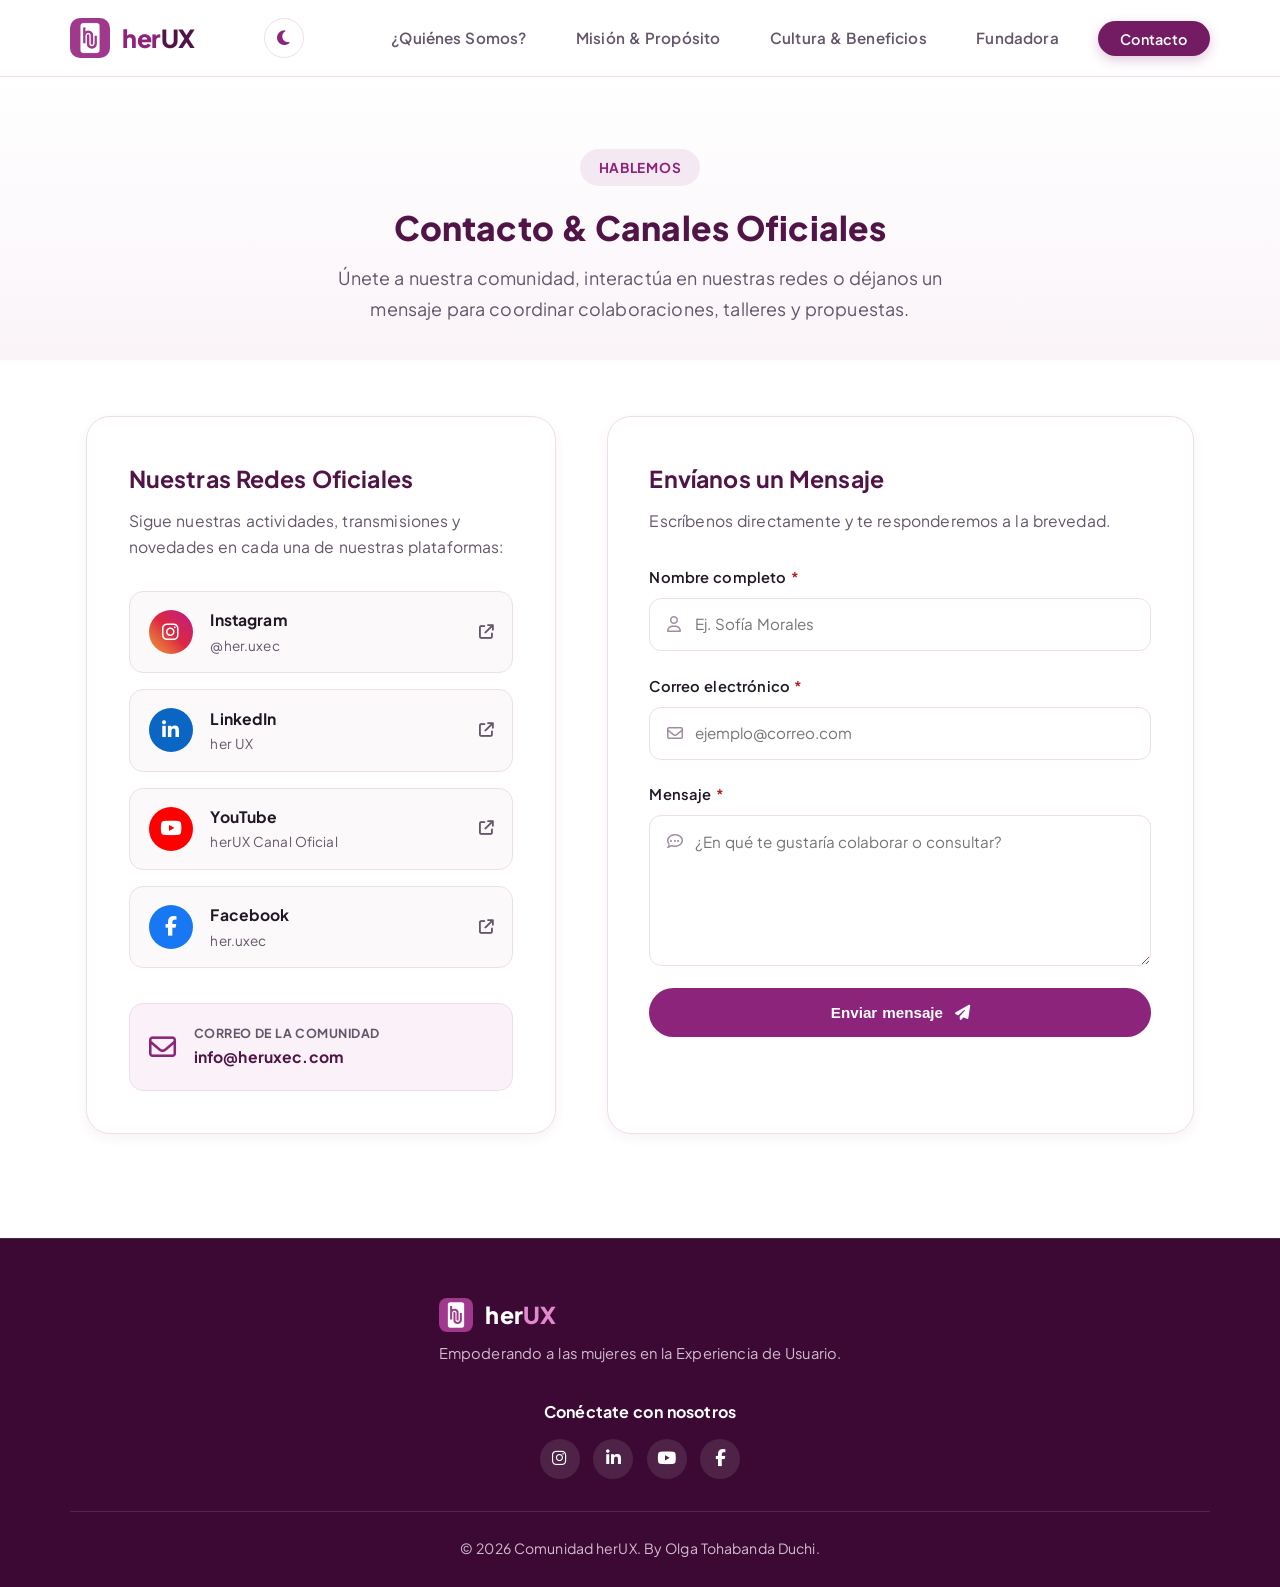
==== commit 9bd61aa6: "Icono de pestañas Agregado de icono en pestañas de navegadores" ====
--- a/contacto.html
+++ b/contacto.html
@@ -6,6 +6,10 @@
   <title>Contacto & Redes Sociales - herUX</title>
   <meta name="description" content="Ponte en contacto con la comunidad herUX o síguenos en nuestras redes sociales oficiales." />
 
+  <!-- Favicon Transparente -->
+  <link rel="icon" type="image/png" href="img/herux-icon.png" />
+  <link rel="apple-touch-icon" href="img/herux-icon.png" />
+
   <!-- Tipografía: Plus Jakarta Sans -->
   <link rel="preconnect" href="https://fonts.googleapis.com" />
   <link rel="preconnect" href="https://fonts.gstatic.com" crossorigin />
@@ -14,7 +18,7 @@
   <!-- Iconos FontAwesome -->
   <link rel="stylesheet" href="https://cdnjs.cloudflare.com/ajax/libs/font-awesome/6.5.1/css/all.min.css" />
 
-  <!-- Mismo archivo CSS compartido -->
+  <!-- Estilos compartidos -->
   <link rel="stylesheet" href="css/styles.css" />
 </head>
 <body>
@@ -26,16 +30,20 @@
         <img src="img/logo-herux.png" alt="Logo herUX" class="logo-img" />
         <span class="logo-text">her<span>UX</span></span>
       </a>
-      
-<button class="theme-toggle" id="theme-toggle" aria-label="Cambiar tema">
-  <i class="fa-solid fa-moon"></i>
-</button>
-      
-      <button class="nav-toggle" id="nav-toggle" aria-label="Abrir menú" aria-expanded="false">
-        <span></span>
-        <span></span>
-        <span></span>
-      </button>
+
+      <div style="display: flex; align-items: center; gap: 0.5rem;">
+        <!-- Selector Modo Oscuro -->
+        <button class="theme-toggle" id="theme-toggle" aria-label="Cambiar tema">
+          <i class="fa-solid fa-moon"></i>
+        </button>
+
+        <!-- Botón Menú Móvil -->
+        <button class="nav-toggle" id="nav-toggle" aria-label="Abrir menú" aria-expanded="false">
+          <span></span>
+          <span></span>
+          <span></span>
+        </button>
+      </div>
 
       <nav class="nav-menu" id="nav-menu">
         <ul class="nav-list">
@@ -61,18 +69,17 @@
       </div>
     </section>
 
-    <!-- SECCIÓN PRINCIPAL: REDES Y FORMULARIO -->
+    <!-- REDES Y FORMULARIO -->
     <section class="section section-contact-body">
       <div class="container">
         <div class="contact-grid">
           
-          <!-- COLUMNA IZQUIERDA: ENLACES DIRECTOS A RRSS -->
+          <!-- COLUMNA IZQUIERDA: RRSS -->
           <div class="contact-info-card">
             <h3>Nuestras Redes Oficiales</h3>
             <p>Sigue nuestras actividades, transmisiones y novedades en cada una de nuestras plataformas:</p>
 
             <div class="social-links-list">
-              <!-- Instagram -->
               <a href="https://instagram.com/her.uxec" target="_blank" rel="noopener noreferrer" class="social-item">
                 <div class="social-icon instagram"><i class="fa-brands fa-instagram"></i></div>
                 <div class="social-text">
@@ -82,7 +89,6 @@
                 <i class="fa-solid fa-arrow-up-right-from-square arrow-link"></i>
               </a>
 
-              <!-- LinkedIn -->
               <a href="https://www.linkedin.com/company/her-ux/mycompany/" target="_blank" rel="noopener noreferrer" class="social-item">
                 <div class="social-icon linkedin"><i class="fa-brands fa-linkedin-in"></i></div>
                 <div class="social-text">
@@ -92,7 +98,6 @@
                 <i class="fa-solid fa-arrow-up-right-from-square arrow-link"></i>
               </a>
 
-              <!-- YouTube -->
               <a href="https://www.youtube.com/channel/UCL-WU2sxF2A1HmQ7NM1l0gA" target="_blank" rel="noopener noreferrer" class="social-item">
                 <div class="social-icon youtube"><i class="fa-brands fa-youtube"></i></div>
                 <div class="social-text">
@@ -102,7 +107,6 @@
                 <i class="fa-solid fa-arrow-up-right-from-square arrow-link"></i>
               </a>
 
-              <!-- Facebook -->
               <a href="https://www.facebook.com/her.uxec" target="_blank" rel="noopener noreferrer" class="social-item">
                 <div class="social-icon facebook"><i class="fa-brands fa-facebook-f"></i></div>
                 <div class="social-text">
@@ -117,7 +121,7 @@
               <i class="fa-regular fa-envelope"></i>
               <div>
                 <small>Correo de la comunidad</small>
-                <p>herux.ecuador@gmail.com</p>
+                <p>info@heruxec.com</p>
               </div>
             </div>
           </div>
@@ -127,7 +131,6 @@
             <h3>Envíanos un Mensaje</h3>
             <p>Escríbenos directamente y te responderemos a la brevedad.</p>
 
-            <!-- Contenedor reactivo de feedback -->
             <div id="form-feedback" class="form-feedback" role="alert"></div>
 
             <form id="contact-form" novalidate>
@@ -167,7 +170,7 @@
     </section>
   </main>
 
-  <!-- Footer con Redes Sociales Oficiales -->
+  <!-- Footer -->
   <footer class="footer">
     <div class="container footer-content">
       <div class="footer-brand">
@@ -197,7 +200,7 @@
       </div>
     </div>
     <div class="footer-bottom text-center">
-      <p>&copy; 2026 Comunity herUX. By Olga Tohabanda Duchi.</p>
+      <p>&copy; 2026 Comunidad herUX. By Olga Tohabanda Duchi.</p>
     </div>
   </footer>
 
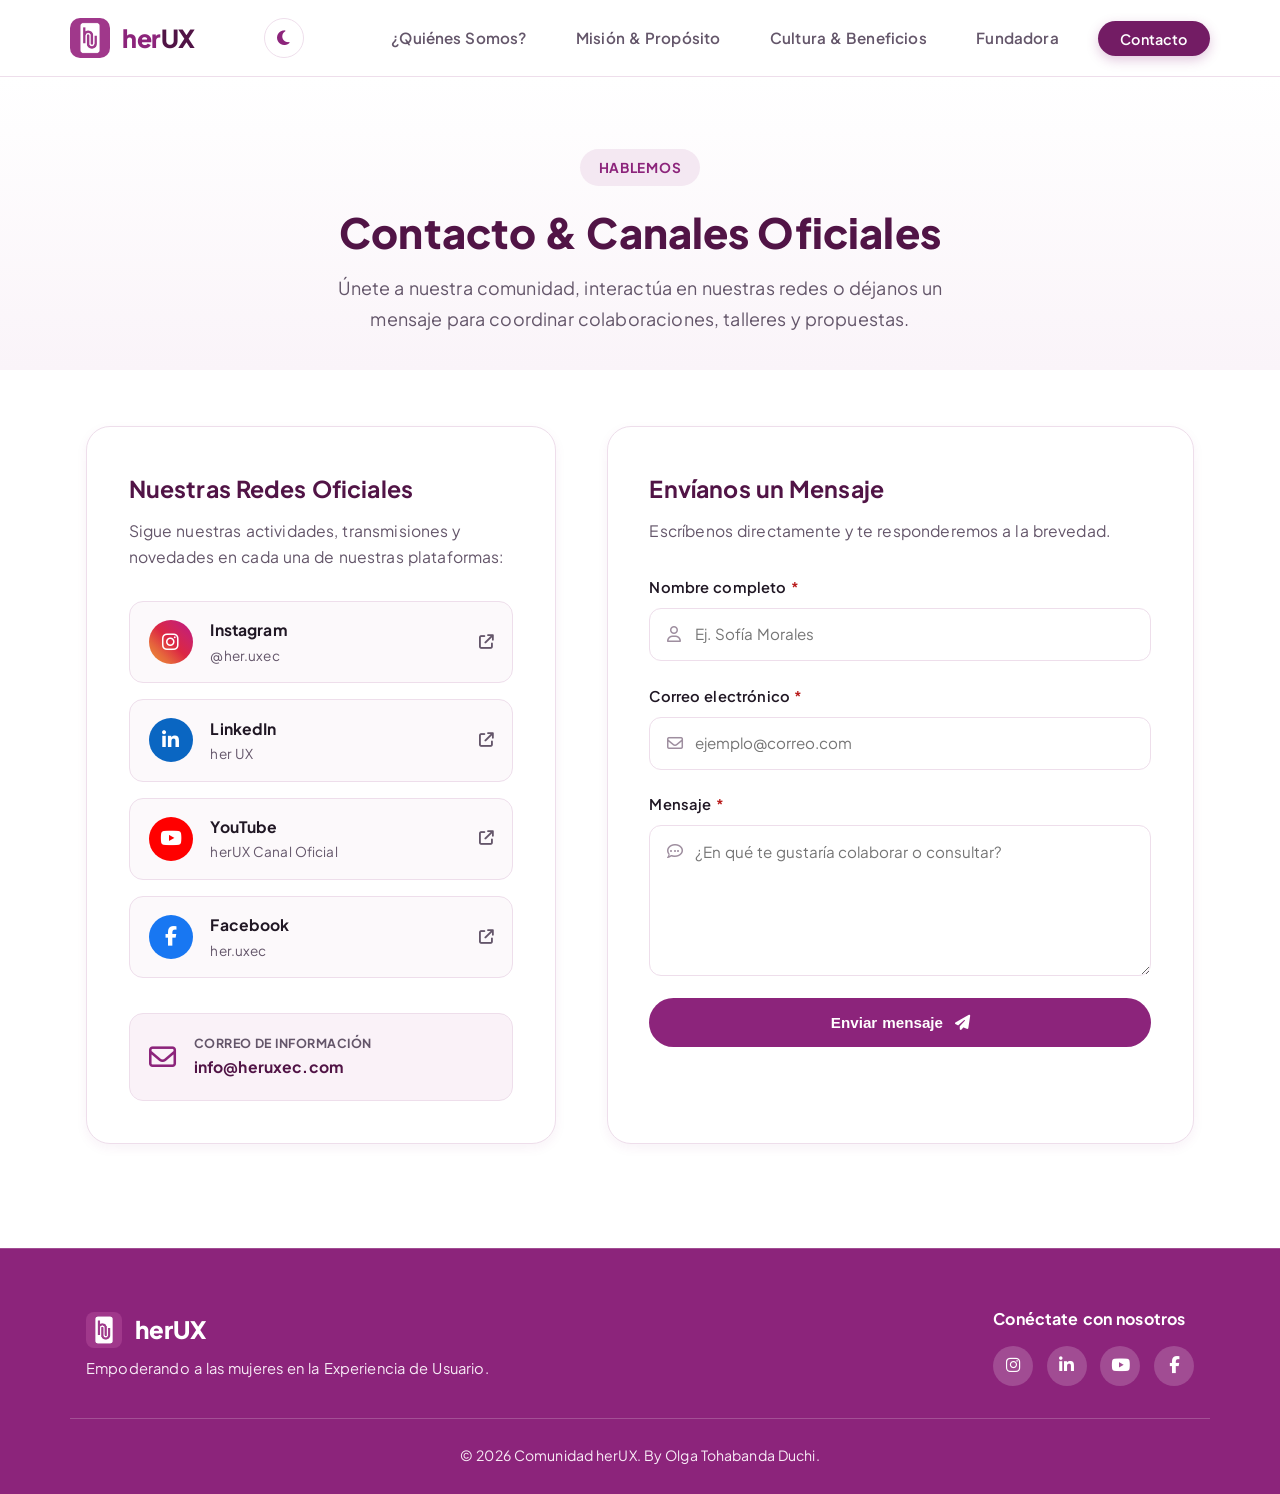
==== commit c5c3bdf0: "Añadido de correo y correcciones Correcciones del modo oscuro y añadido del correo profesional, hast" ====
--- a/contacto.html
+++ b/contacto.html
@@ -6,19 +6,14 @@
   <title>Contacto & Redes Sociales - herUX</title>
   <meta name="description" content="Ponte en contacto con la comunidad herUX o síguenos en nuestras redes sociales oficiales." />
 
-  <!-- Favicon Transparente -->
   <link rel="icon" type="image/png" href="img/herux-icon.png" />
   <link rel="apple-touch-icon" href="img/herux-icon.png" />
 
-  <!-- Tipografía: Plus Jakarta Sans -->
   <link rel="preconnect" href="https://fonts.googleapis.com" />
   <link rel="preconnect" href="https://fonts.gstatic.com" crossorigin />
   <link href="https://fonts.googleapis.com/css2?family=Plus+Jakarta+Sans:wght@300;400;500;600;700;800&display=swap" rel="stylesheet" />
 
-  <!-- Iconos FontAwesome -->
   <link rel="stylesheet" href="https://cdnjs.cloudflare.com/ajax/libs/font-awesome/6.5.1/css/all.min.css" />
-
-  <!-- Estilos compartidos -->
   <link rel="stylesheet" href="css/styles.css" />
 </head>
 <body>
@@ -31,13 +26,11 @@
         <span class="logo-text">her<span>UX</span></span>
       </a>
 
-      <div style="display: flex; align-items: center; gap: 0.5rem;">
-        <!-- Selector Modo Oscuro -->
+      <div class="nav-controls">
         <button class="theme-toggle" id="theme-toggle" aria-label="Cambiar tema">
           <i class="fa-solid fa-moon"></i>
         </button>
 
-        <!-- Botón Menú Móvil -->
         <button class="nav-toggle" id="nav-toggle" aria-label="Abrir menú" aria-expanded="false">
           <span></span>
           <span></span>
@@ -58,7 +51,6 @@
   </header>
 
   <main>
-    <!-- CABECERA DE CONTACTO -->
     <section class="contact-hero">
       <div class="container text-center">
         <span class="badge-pill">Hablemos</span>
@@ -69,12 +61,11 @@
       </div>
     </section>
 
-    <!-- REDES Y FORMULARIO -->
     <section class="section section-contact-body">
       <div class="container">
         <div class="contact-grid">
           
-          <!-- COLUMNA IZQUIERDA: RRSS -->
+          <!-- COLUMNA IZQUIERDA: RRSS Y CORREO -->
           <div class="contact-info-card">
             <h3>Nuestras Redes Oficiales</h3>
             <p>Sigue nuestras actividades, transmisiones y novedades en cada una de nuestras plataformas:</p>
@@ -120,8 +111,8 @@
             <div class="direct-email-box">
               <i class="fa-regular fa-envelope"></i>
               <div>
-                <small>Correo de la comunidad</small>
-                <p>info@heruxec.com</p>
+                <small>Correo de información</small>
+                <p><a href="mailto:info@heruxec.com" style="color: inherit;">info@heruxec.com</a></p>
               </div>
             </div>
           </div>
--- a/css/styles.css
+++ b/css/styles.css
@@ -1,6 +1,6 @@
 /* ==========================================================================
-   herUX - Hoja de Estilos Principal Compartida (Mobile-First & Responsiva)
-   Esquinas redondeadas reforzadas + Píldoras hover en enlaces del navbar
+   herUX - Hoja de Estilos Principal (Mobile-First & Responsiva)
+   Acentos lila en UX + Corrección de contrastes en Hero y Botones
    ========================================================================== */
 
 :root {
@@ -15,6 +15,8 @@
   --color-bg-alt: #FCF9FB;
   --color-border: #EEDEEB;
   --color-card-bg: #FFFFFF;
+  --color-footer-bg: #8C247B;
+  --color-accent-ux: #E288CE; /* Tono violeta claro de acento */
   --color-success: #15803d;
   --color-success-bg: #dcfce7;
   --color-error: #b91c1c;
@@ -33,7 +35,6 @@
   --radius-full: 9999px;
 }
 
-/* Reset y tipografía */
 * {
   box-sizing: border-box;
   margin: 0;
@@ -80,7 +81,7 @@
   text-align: center;
 }
 
-/* Botones principales */
+/* Botones */
 .btn {
   display: inline-flex;
   align-items: center;
@@ -141,7 +142,7 @@
 }
 
 /* ==========================================================================
-   NAVBAR CON EFECTO ÓVALO VIOLETA EN HOVER
+   NAVBAR & LOGO
    ========================================================================== */
 .navbar {
   position: sticky;
@@ -188,6 +189,12 @@
   color: var(--color-primary-dark);
 }
 
+.nav-controls {
+  display: flex;
+  align-items: center;
+  gap: 0.5rem;
+}
+
 .nav-menu {
   display: flex;
   align-items: center;
@@ -199,7 +206,6 @@
   align-items: center;
 }
 
-/* Óvalo violeta claro en los enlaces al pasar el cursor */
 .nav-link {
   font-size: 0.95rem;
   font-weight: 600;
@@ -275,7 +281,7 @@
 }
 
 /* ==========================================================================
-   HERO SECTION & CUADRO CON ESQUINAS REDONDEADAS
+   HERO SECTION
    ========================================================================== */
 .hero-section {
   position: relative;
@@ -335,9 +341,9 @@
   display: flex;
   justify-content: center;
   align-items: center;
-}
-
-/* Cuadro redondeado principal garantizado */
+  min-height: 280px;
+}
+
 .hero-logo-box {
   width: 260px;
   height: 260px;
@@ -363,18 +369,22 @@
   position: absolute;
   background: #FFF;
   border: 1px solid var(--color-border);
-  padding: 0.7rem 1.2rem;
+  padding: 0.75rem 1.25rem;
   border-radius: var(--radius-full);
   display: flex;
   align-items: center;
-  gap: 0.6rem;
-  font-size: 0.88rem;
+  gap: 0.65rem;
+  font-size: 0.9rem;
   font-weight: 700;
   color: var(--color-primary-dark);
   box-shadow: var(--shadow-md);
   animation: floatBadge 4s ease-in-out infinite alternate;
 }
 
+.hero-badge-float i {
+  color: var(--color-primary);
+}
+
 .badge-1 {
   top: 10px;
   left: 0;
@@ -392,7 +402,7 @@
 }
 
 /* ==========================================================================
-   SECCIONES Y TARJETAS REDONDEADAS
+   SECCIONES Y TARJETAS
    ========================================================================== */
 .section {
   padding: 5.5rem 0;
@@ -473,7 +483,6 @@
   line-height: 1.7;
 }
 
-/* Cultura, Beneficios y Proyectos */
 .section-features {
   background-color: var(--color-bg-alt);
 }
@@ -528,7 +537,7 @@
   font-size: 0.95rem;
 }
 
-/* Sección Fundadora */
+/* Fundadora */
 .founder-card {
   background: #FFFFFF;
   border: 1px solid var(--color-border);
@@ -650,7 +659,7 @@
 }
 
 /* ==========================================================================
-   PÁGINA DE CONTACTO (contacto.html)
+   PÁGINA CONTACTO
    ========================================================================== */
 .contact-hero {
   padding: 4.5rem 0 2.2rem;
@@ -796,7 +805,7 @@
   color: var(--color-primary-dark);
 }
 
-/* Campos de Formulario */
+/* Formulario */
 .form-group {
   margin-bottom: 1.4rem;
 }
@@ -890,10 +899,10 @@
    FOOTER
    ========================================================================== */
 .footer {
-  background-color: #3b0933;
-  color: #F6ECF5;
+  background-color: var(--color-footer-bg) !important;
+  color: #FFFFFF;
   padding: 3.5rem 0 1.6rem;
-  border-top: 1px solid rgba(255, 255, 255, 0.1);
+  border-top: 1px solid rgba(255, 255, 255, 0.18);
 }
 
 .footer-content {
@@ -903,7 +912,7 @@
   flex-wrap: wrap;
   gap: 2rem;
   padding-bottom: 2rem;
-  border-bottom: 1px solid rgba(255, 255, 255, 0.12);
+  border-bottom: 1px solid rgba(255, 255, 255, 0.2);
 }
 
 .footer-logo {
@@ -913,25 +922,25 @@
 }
 
 .footer-logo-img {
-  width: 34px;
-  height: 34px;
+  width: 36px;
+  height: 36px;
   object-fit: contain;
   border-radius: 8px;
 }
 
 .logo-text-footer {
-  font-size: 1.45rem;
+  font-size: 1.5rem;
   font-weight: 800;
-  color: #FFF;
+  color: #FFFFFF !important;
 }
 
 .logo-text-footer span {
-  color: #E288CE;
+  color: #FFFFFF !important;
 }
 
 .footer-brand p {
   font-size: 0.92rem;
-  color: #D3BCD0;
+  color: #F8EBF6 !important;
   margin-top: 0.4rem;
 }
 
@@ -939,7 +948,7 @@
   font-size: 1rem;
   font-weight: 700;
   margin-bottom: 0.85rem;
-  color: #FFF;
+  color: #FFFFFF !important;
 }
 
 .social-icons-footer {
@@ -951,24 +960,25 @@
   width: 40px;
   height: 40px;
   border-radius: 50%;
-  background: rgba(255, 255, 255, 0.1);
+  background: rgba(255, 255, 255, 0.18);
   display: flex;
   align-items: center;
   justify-content: center;
-  color: #FFF;
+  color: #FFFFFF !important;
   font-size: 1.05rem;
   transition: var(--transition);
 }
 
 .social-icons-footer a:hover {
-  background: var(--color-primary);
+  background: #FFFFFF;
+  color: var(--color-primary) !important;
   transform: translateY(-2px);
 }
 
 .footer-bottom {
   padding-top: 1.6rem;
   font-size: 0.88rem;
-  color: #D3BCD0;
+  color: #F8EBF6 !important;
 }
 
 /* ==========================================================================
@@ -985,6 +995,59 @@
   --color-primary-tint: #231121;
 }
 
+/* Letras del logo superior en Dark Mode: 'her' blanco + 'UX' violeta claro */
+body[data-theme="dark"] .nav-logo .logo-text {
+  color: #FFFFFF !important;
+}
+
+body[data-theme="dark"] .nav-logo .logo-text span {
+  color: var(--color-accent-ux) !important; /* Letras UX en violeta claro */
+}
+
+/* Letras del logo inferior en Dark Mode: 'her' blanco + 'UX' violeta claro */
+body[data-theme="dark"] .logo-text-footer {
+  color: #FFFFFF !important;
+}
+
+body[data-theme="dark"] .logo-text-footer span {
+  color: #F3B8E6 !important; /* Tono lila suave sobre fondo morado */
+}
+
+/* TEXTOS DESTACADOS EN HERO (CORRECCIÓN DE CONTRASTE OSCURO) */
+body[data-theme="dark"] .badge-pill {
+  background-color: #2b1328;
+  color: #F2C4EC !important; /* "Comunidad de Mujeres en UX" claro */
+  border: 1px solid #4a2444;
+}
+
+body[data-theme="dark"] .hero-title .highlight {
+  color: var(--color-accent-ux) !important; /* "Experiencia de Usuario" lila brillante */
+}
+
+body[data-theme="dark"] .btn-secondary {
+  border-color: #4a2444;
+  color: #F2C4EC !important; /* "Conocer más" bien iluminado */
+  background-color: rgba(140, 36, 123, 0.15);
+}
+
+body[data-theme="dark"] .btn-secondary:hover {
+  background-color: #2e142a;
+  border-color: var(--color-accent-ux);
+  color: #FFFFFF !important;
+}
+
+/* Cuadritos "Red colaborativa" y "UX Research" en modo oscuro */
+body[data-theme="dark"] .hero-badge-float {
+  background-color: #1f1423 !important;
+  border-color: #3e2642;
+  color: #F7F0F6 !important;
+}
+
+body[data-theme="dark"] .hero-badge-float i {
+  color: var(--color-accent-ux) !important;
+}
+
+/* Navbar */
 body[data-theme="dark"] .navbar {
   background-color: rgba(16, 10, 18, 0.94);
   border-bottom-color: var(--color-border);
@@ -1019,7 +1082,6 @@
 body[data-theme="dark"] .split-card,
 body[data-theme="dark"] .founder-card,
 body[data-theme="dark"] .hero-logo-box,
-body[data-theme="dark"] .hero-badge-float,
 body[data-theme="dark"] .contact-info-card,
 body[data-theme="dark"] .contact-form-card {
   background-color: var(--color-card-bg);
@@ -1068,31 +1130,12 @@
 }
 
 body[data-theme="dark"] .footer {
-  background-color: #0b060d !important;
-  border-top: 1px solid #2e142a;
-}
-
-body[data-theme="dark"] .footer-brand p,
-body[data-theme="dark"] .footer-bottom p {
-  color: #c9b9c9 !important;
-}
-
-body[data-theme="dark"] .footer-social h4 {
-  color: #f7f0f6 !important;
-}
-
-body[data-theme="dark"] .social-icons-footer a {
-  background: rgba(255, 255, 255, 0.08);
-  color: #f5edf4;
-}
-
-body[data-theme="dark"] .social-icons-footer a:hover {
-  background: var(--color-primary);
-  color: #ffffff;
+  background-color: #8C247B !important;
+  border-top-color: rgba(255, 255, 255, 0.2);
 }
 
 /* ==========================================================================
-   RESPONSIVE DESIGN (TABLETS Y MÓVILES)
+   RESPONSIVE (MÓVIL Y TABLET)
    ========================================================================== */
 @media (max-width: 992px) {
   .hero-container {
@@ -1128,7 +1171,6 @@
     z-index: 1002;
   }
 
-  /* Menú desplegable flotante con esquinas redondeadas */
   .nav-menu {
     display: none;
     position: absolute;
@@ -1137,7 +1179,7 @@
     width: 90%;
     background-color: var(--color-bg-page);
     border: 1px solid var(--color-border);
-    border-radius: 24px !important;       /* <- Esquinas redondeadas completas */
+    border-radius: 24px !important;
     padding: 2rem 1.5rem;
     box-shadow: 0 16px 36px rgba(140, 36, 123, 0.16);
     z-index: 1001;
@@ -1163,17 +1205,37 @@
 
   .nav-btn-link {
     display: inline-block;
-    margin-top: 0.8rem;
+    margin-top: 0.6rem;
     margin-left: 0;
   }
 
-  /* En modo oscuro */
   body[data-theme="dark"] .nav-menu {
     background-color: #1a101d !important;
     border-color: var(--color-border);
     box-shadow: 0 16px 36px rgba(0, 0, 0, 0.45);
   }
-}
+
+  /* Teléfono: se oculta el logo grande y quedan los dos cuadritos alineados */
+  .hero-logo-box {
+    display: none !important;
+  }
+
+  .hero-visual {
+    min-height: auto;
+    display: flex;
+    flex-direction: row;
+    flex-wrap: wrap;
+    justify-content: center;
+    align-items: center;
+    gap: 1rem;
+    margin-top: 1.5rem;
+  }
+
+  .hero-badge-float {
+    position: static !important;
+    animation: none !important;
+    box-shadow: var(--shadow-sm);
+  }
 
   .hero-title {
     font-size: 2.15rem;
